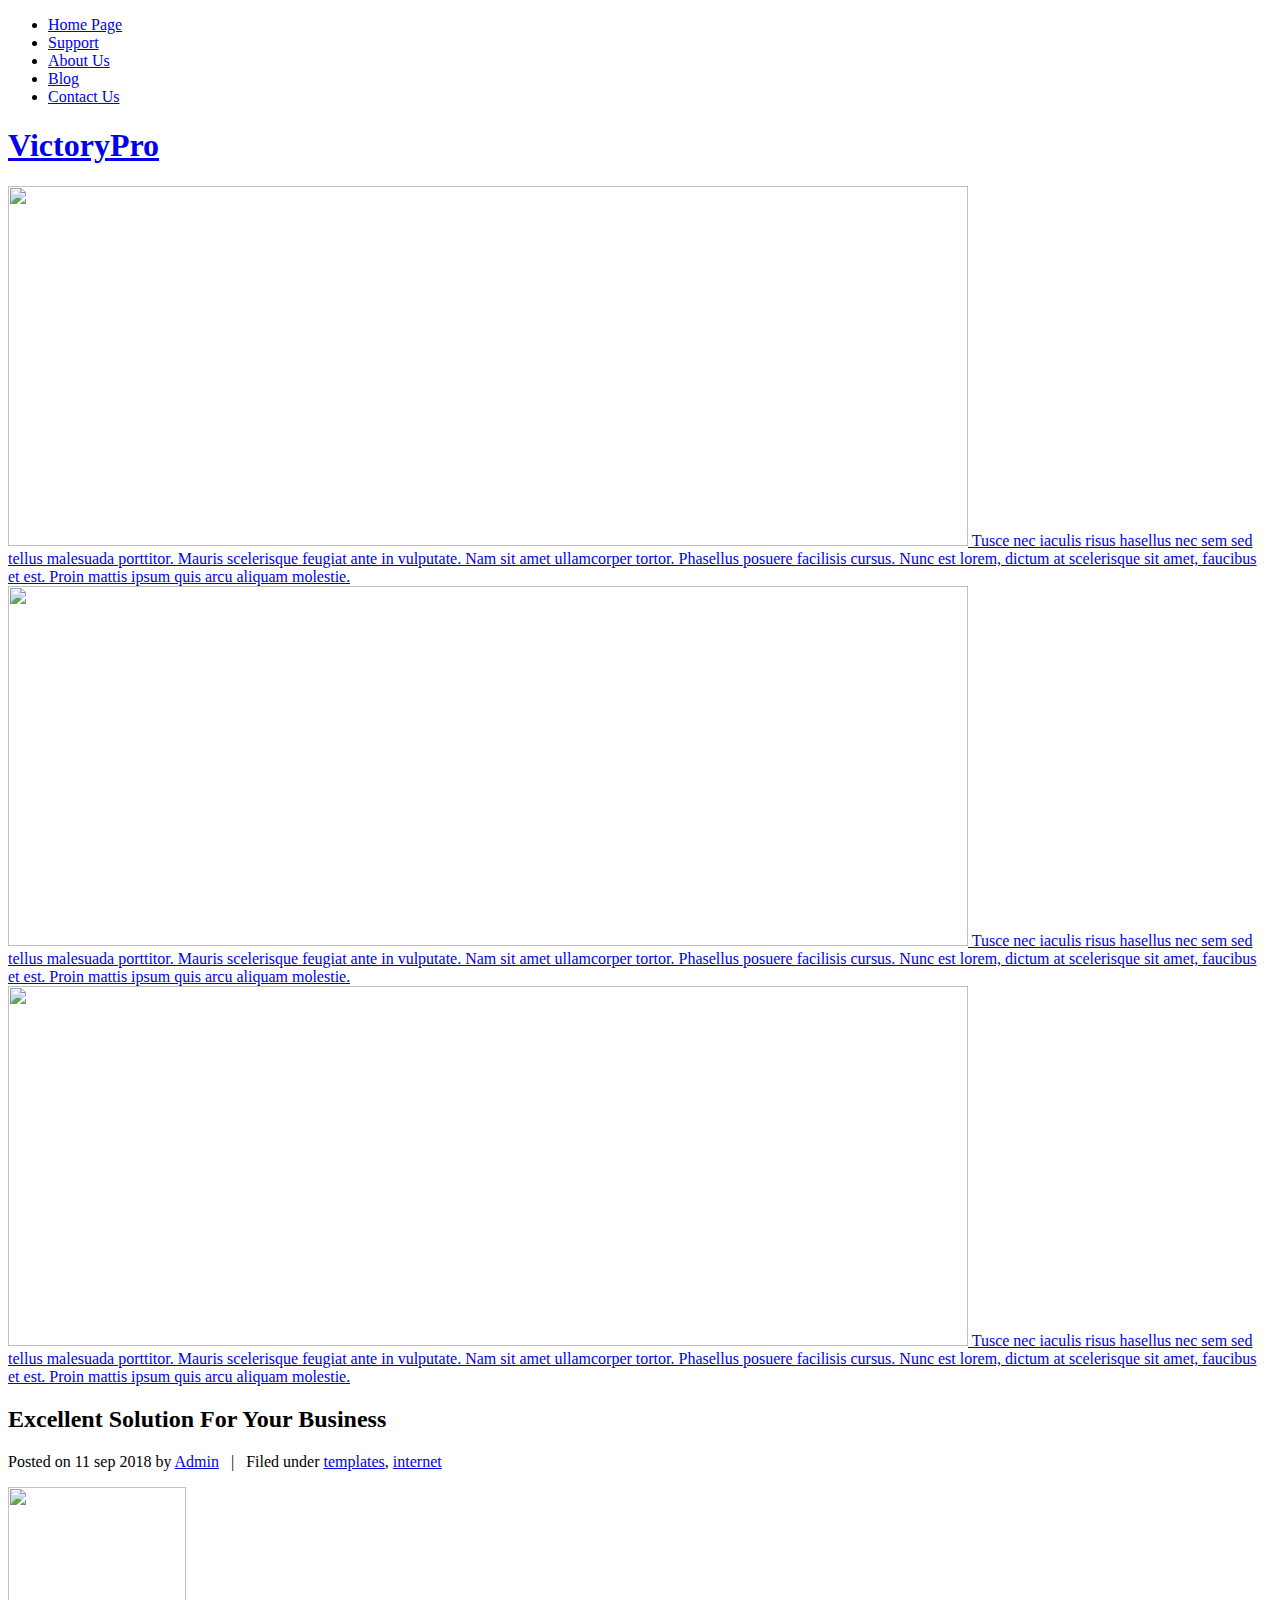
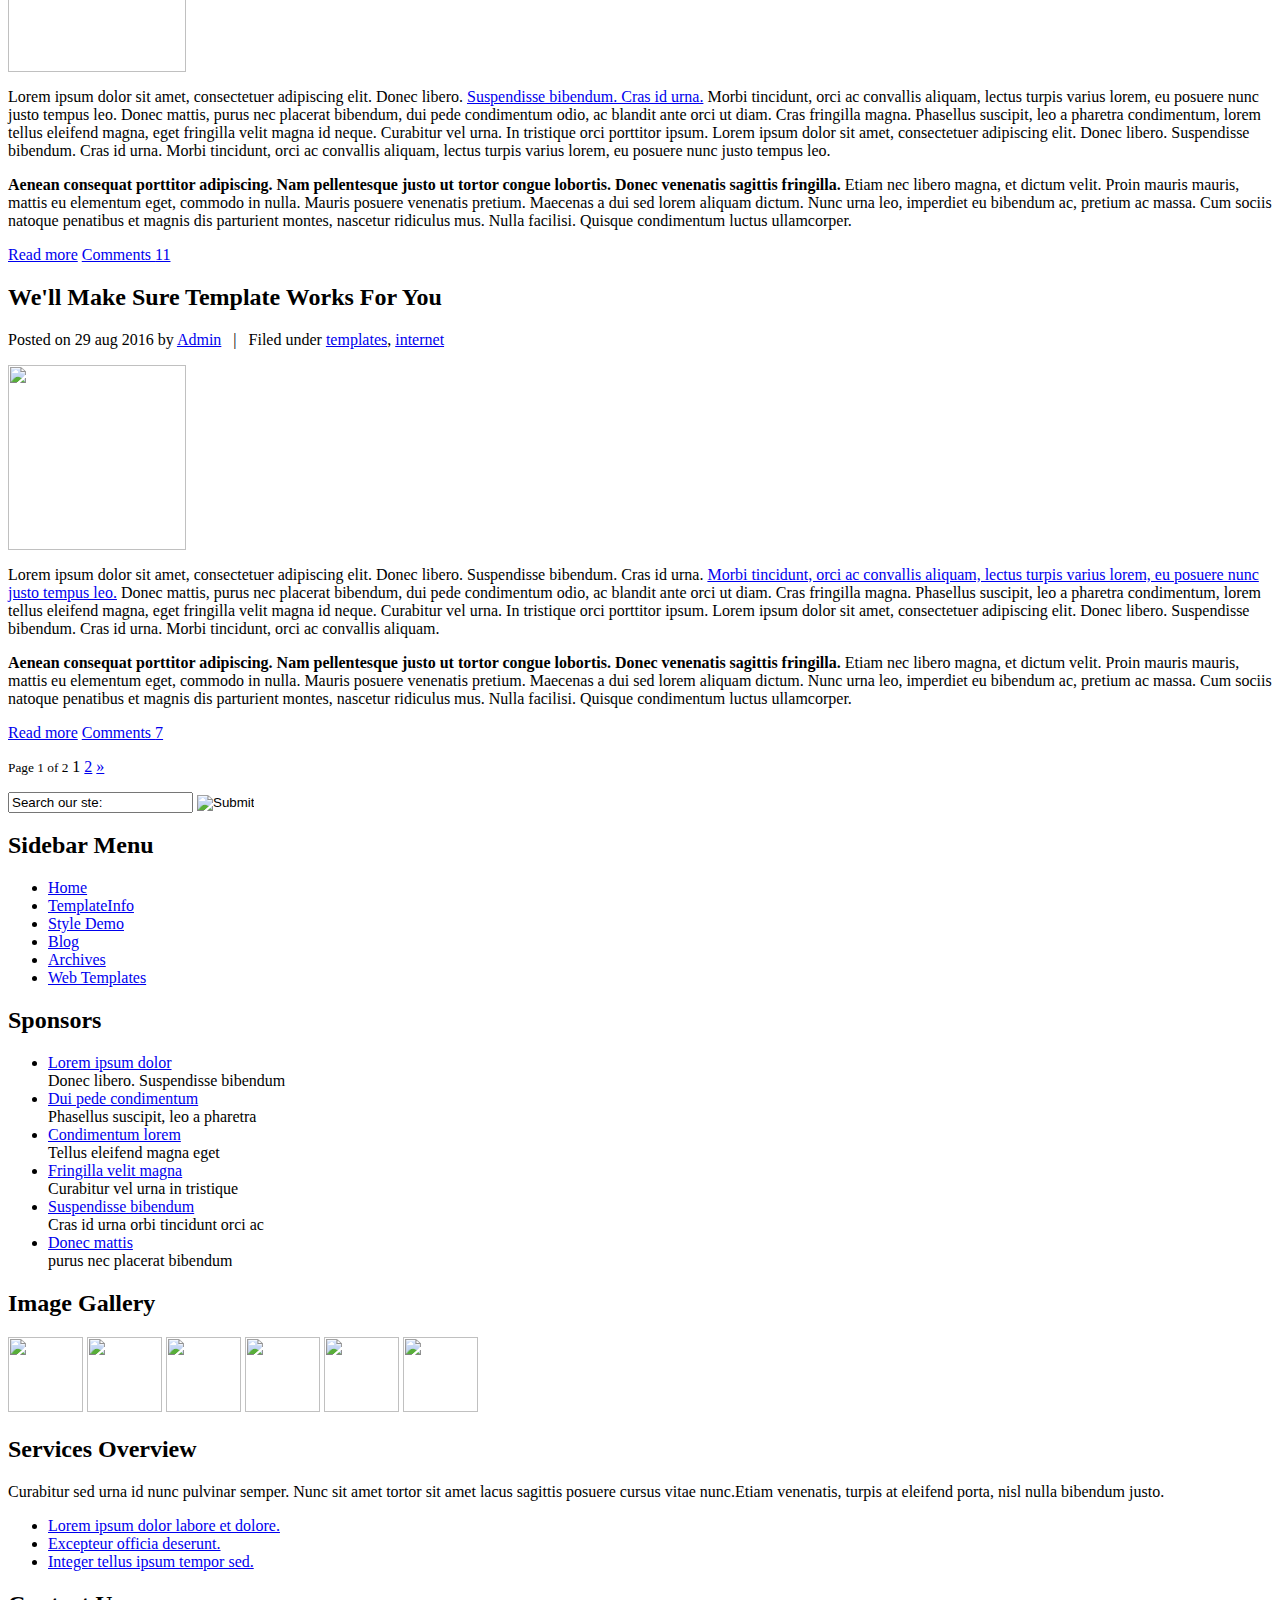
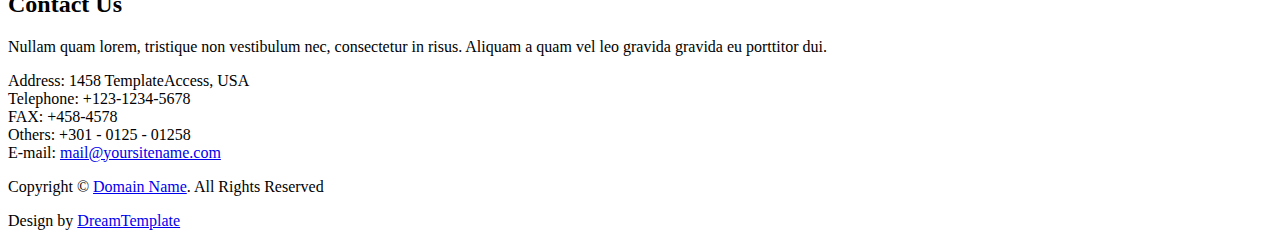
==== index.html @ bb473011 "Add files via upload" ====
<!DOCTYPE html PUBLIC "-//W3C//DTD XHTML 1.0 Transitional//EN" "http://www.w3.org/TR/xhtml1/DTD/xhtml1-transitional.dtd">
<html xmlns="http://www.w3.org/1999/xhtml">
<head>
<title>VictoryPro</title>
<meta http-equiv="Content-Type" content="text/html; charset=utf-8" />
<link href="css/style.css" rel="stylesheet" type="text/css" />
<link rel="stylesheet" type="text/css" href="css/coin-slider.css" />
<script type="text/javascript" src="js/cufon-yui.js"></script>
<script type="text/javascript" src="js/cufon-georgia.js"></script>
<script type="text/javascript" src="js/jquery-1.4.2.min.js"></script>
<script type="text/javascript" src="js/script.js"></script>
<script type="text/javascript" src="js/coin-slider.min.js"></script>
</head>
<body>
<div class="main">
  <div class="header">
    <div class="header_resize">
      <div class="menu_nav">
        <ul>
          <li class="active"><a href="index.html"><span>Home Page</span></a></li>
          <li><a href="support.html"><span>Support</span></a></li>
          <li><a href="about.html"><span>About Us</span></a></li>
          <li><a href="blog.html"><span>Blog</span></a></li>
          <li><a href="contact.html"><span>Contact Us</span></a></li>
        </ul>
      </div>
      <div class="logo">
        <h1><a href="index.html">Victory<span>Pro</span></a></h1>
      </div>
      <div class="clr"></div>
      <div class="slider">
        <div id="coin-slider"> <a href="#"><img src="images/slide1.jpg" width="960" height="360" alt="" /><span> Tusce nec iaculis risus hasellus nec sem sed tellus malesuada porttitor. Mauris scelerisque feugiat ante in vulputate. Nam sit amet ullamcorper tortor. Phasellus posuere facilisis cursus. Nunc est lorem, dictum at scelerisque sit amet, faucibus et est. Proin mattis ipsum quis arcu aliquam molestie.</span></a> <a href="#"><img src="images/slide2.jpg" width="960" height="360" alt="" /><span> Tusce nec iaculis risus hasellus nec sem sed tellus malesuada porttitor. Mauris scelerisque feugiat ante in vulputate. Nam sit amet ullamcorper tortor. Phasellus posuere facilisis cursus. Nunc est lorem, dictum at scelerisque sit amet, faucibus et est. Proin mattis ipsum quis arcu aliquam molestie.</span></a> <a href="#"><img src="images/slide3.jpg" width="960" height="360" alt="" /><span> Tusce nec iaculis risus hasellus nec sem sed tellus malesuada porttitor. Mauris scelerisque feugiat ante in vulputate. Nam sit amet ullamcorper tortor. Phasellus posuere facilisis cursus. Nunc est lorem, dictum at scelerisque sit amet, faucibus et est. Proin mattis ipsum quis arcu aliquam molestie.</span></a> </div>
        <div class="clr"></div>
      </div>
      <div class="clr"></div>
    </div>
  </div>
  <div class="content">
    <div class="content_resize">
      <div class="mainbar">
        <div class="article">
          <h2><span>Excellent Solution</span> For Your Business</h2>
          <p class="infopost">Posted <span class="date">on 11 sep 2018</span> by <a href="#">Admin</a> &nbsp;&nbsp;|&nbsp;&nbsp; Filed under <a href="#">templates</a>, <a href="#">internet</a></p>
          <div class="clr"></div>
          <div class="img"><img src="images/img1.jpg" width="178" height="185" alt="" class="fl" /></div>
          <div class="post_content">
            <p>Lorem ipsum dolor sit amet, consectetuer adipiscing elit. Donec libero. <a href="#">Suspendisse bibendum. Cras id urna.</a> Morbi tincidunt, orci ac convallis aliquam, lectus turpis varius lorem, eu posuere nunc justo tempus leo. Donec mattis, purus nec placerat bibendum, dui pede condimentum odio, ac blandit ante orci ut diam. Cras fringilla magna. Phasellus suscipit, leo a pharetra condimentum, lorem tellus eleifend magna, eget fringilla velit magna id neque. Curabitur vel urna. In tristique orci porttitor ipsum. Lorem ipsum dolor sit amet, consectetuer adipiscing elit. Donec libero. Suspendisse bibendum. Cras id urna. Morbi tincidunt, orci ac convallis aliquam, lectus turpis varius lorem, eu posuere nunc justo tempus leo.</p>
            <p><strong>Aenean consequat porttitor adipiscing. Nam pellentesque justo ut tortor congue lobortis. Donec venenatis sagittis fringilla.</strong> Etiam nec libero magna, et dictum velit. Proin mauris mauris, mattis eu elementum eget, commodo in nulla. Mauris posuere venenatis pretium. Maecenas a dui sed lorem aliquam dictum. Nunc urna leo, imperdiet eu bibendum ac, pretium ac massa. Cum sociis natoque penatibus et magnis dis parturient montes, nascetur ridiculus mus. Nulla facilisi. Quisque condimentum luctus ullamcorper.</p>
            <p class="spec"><a href="#" class="rm">Read more</a> <a href="#" class="com">Comments <span>11</span></a></p>
          </div>
          <div class="clr"></div>
        </div>
        <div class="article">
          <h2><span>We'll Make Sure Template</span> Works For You</h2>
          <p class="infopost">Posted <span class="date">on 29 aug 2016</span> by <a href="#">Admin</a> &nbsp;&nbsp;|&nbsp;&nbsp; Filed under <a href="#">templates</a>, <a href="#">internet</a></p>
          <div class="clr"></div>
          <div class="img"><img src="images/img2.jpg" width="178" height="185" alt="" class="fl" /></div>
          <div class="post_content">
            <p>Lorem ipsum dolor sit amet, consectetuer adipiscing elit. Donec libero. Suspendisse bibendum. Cras id urna. <a href="#">Morbi tincidunt, orci ac convallis aliquam, lectus turpis varius lorem, eu posuere nunc justo tempus leo.</a> Donec mattis, purus nec placerat bibendum, dui pede condimentum odio, ac blandit ante orci ut diam. Cras fringilla magna. Phasellus suscipit, leo a pharetra condimentum, lorem tellus eleifend magna, eget fringilla velit magna id neque. Curabitur vel urna. In tristique orci porttitor ipsum. Lorem ipsum dolor sit amet, consectetuer adipiscing elit. Donec libero. Suspendisse bibendum. Cras id urna. Morbi tincidunt, orci ac convallis aliquam.</p>
            <p><strong>Aenean consequat porttitor adipiscing. Nam pellentesque justo ut tortor congue lobortis. Donec venenatis sagittis fringilla.</strong> Etiam nec libero magna, et dictum velit. Proin mauris mauris, mattis eu elementum eget, commodo in nulla. Mauris posuere venenatis pretium. Maecenas a dui sed lorem aliquam dictum. Nunc urna leo, imperdiet eu bibendum ac, pretium ac massa. Cum sociis natoque penatibus et magnis dis parturient montes, nascetur ridiculus mus. Nulla facilisi. Quisque condimentum luctus ullamcorper.</p>
            <p class="spec"><a href="#" class="rm">Read more</a> <a href="#" class="com">Comments <span>7</span></a></p>
          </div>
          <div class="clr"></div>
        </div>
        <p class="pages"><small>Page 1 of 2</small> <span>1</span> <a href="#">2</a> <a href="#">&raquo;</a></p>
      </div>
      <div class="sidebar">
        <div class="searchform">
          <form id="formsearch" name="formsearch" method="post" action="#">
            <span>
            <input name="editbox_search" class="editbox_search" id="editbox_search" maxlength="80" value="Search our ste:" type="text" />
            </span>
            <input name="button_search" src="images/search.gif" class="button_search" type="image" />
          </form>
        </div>
        <div class="clr"></div>
        <div class="gadget">
          <h2 class="star"><span>Sidebar</span> Menu</h2>
          <div class="clr"></div>
          <ul class="sb_menu">
            <li><a href="#">Home</a></li>
            <li><a href="#">TemplateInfo</a></li>
            <li><a href="#">Style Demo</a></li>
            <li><a href="#">Blog</a></li>
            <li><a href="#">Archives</a></li>
            <li><a href="#">Web Templates</a></li>
          </ul>
        </div>
        <div class="gadget">
          <h2 class="star"><span>Sponsors</span></h2>
          <div class="clr"></div>
          <ul class="ex_menu">
            <li><a href="#">Lorem ipsum dolor</a><br />
              Donec libero. Suspendisse bibendum</li>
            <li><a href="#">Dui pede condimentum</a><br />
              Phasellus suscipit, leo a pharetra</li>
            <li><a href="#">Condimentum lorem</a><br />
              Tellus eleifend magna eget</li>
            <li><a href="#">Fringilla velit magna</a><br />
              Curabitur vel urna in tristique</li>
            <li><a href="#">Suspendisse bibendum</a><br />
              Cras id urna orbi tincidunt orci ac</li>
            <li><a href="#">Donec mattis</a><br />
              purus nec placerat bibendum</li>
          </ul>
        </div>
      </div>
      <div class="clr"></div>
    </div>
  </div>
  <div class="fbg">
    <div class="fbg_resize">
      <div class="col c1">
        <h2><span>Image</span> Gallery</h2>
        <a href="#"><img src="images/gal1.jpg" width="75" height="75" alt="" class="gal" /></a> <a href="#"><img src="images/gal2.jpg" width="75" height="75" alt="" class="gal" /></a> <a href="#"><img src="images/gal3.jpg" width="75" height="75" alt="" class="gal" /></a> <a href="#"><img src="images/gal4.jpg" width="75" height="75" alt="" class="gal" /></a> <a href="#"><img src="images/gal5.jpg" width="75" height="75" alt="" class="gal" /></a> <a href="#"><img src="images/gal6.jpg" width="75" height="75" alt="" class="gal" /></a> </div>
      <div class="col c2">
        <h2><span>Services</span> Overview</h2>
        <p>Curabitur sed urna id nunc pulvinar semper. Nunc sit amet tortor sit amet lacus sagittis posuere cursus vitae nunc.Etiam venenatis, turpis at eleifend porta, nisl nulla bibendum justo.</p>
        <ul class="fbg_ul">
          <li><a href="#">Lorem ipsum dolor labore et dolore.</a></li>
          <li><a href="#">Excepteur officia deserunt.</a></li>
          <li><a href="#">Integer tellus ipsum tempor sed.</a></li>
        </ul>
      </div>
      <div class="col c3">
        <h2><span>Contact</span> Us</h2>
        <p>Nullam quam lorem, tristique non vestibulum nec, consectetur in risus. Aliquam a quam vel leo gravida gravida eu porttitor dui.</p>
        <p class="contact_info"> <span>Address:</span> 1458 TemplateAccess, USA<br />
          <span>Telephone:</span> +123-1234-5678<br />
          <span>FAX:</span> +458-4578<br />
          <span>Others:</span> +301 - 0125 - 01258<br />
          <span>E-mail:</span> <a href="#">mail@yoursitename.com</a> </p>
      </div>
      <div class="clr"></div>
    </div>
  </div>
  <div class="footer">
    <div class="footer_resize">
      <p class="lf">Copyright &copy; <a href="#">Domain Name</a>. All Rights Reserved</p>
      <p class="rf">Design by <a target="_blank" href="http://www.dreamtemplate.com/">DreamTemplate</a></p>
      <div style="clear:both;"></div>
    </div>
  </div>
</div>
</body>
</html>
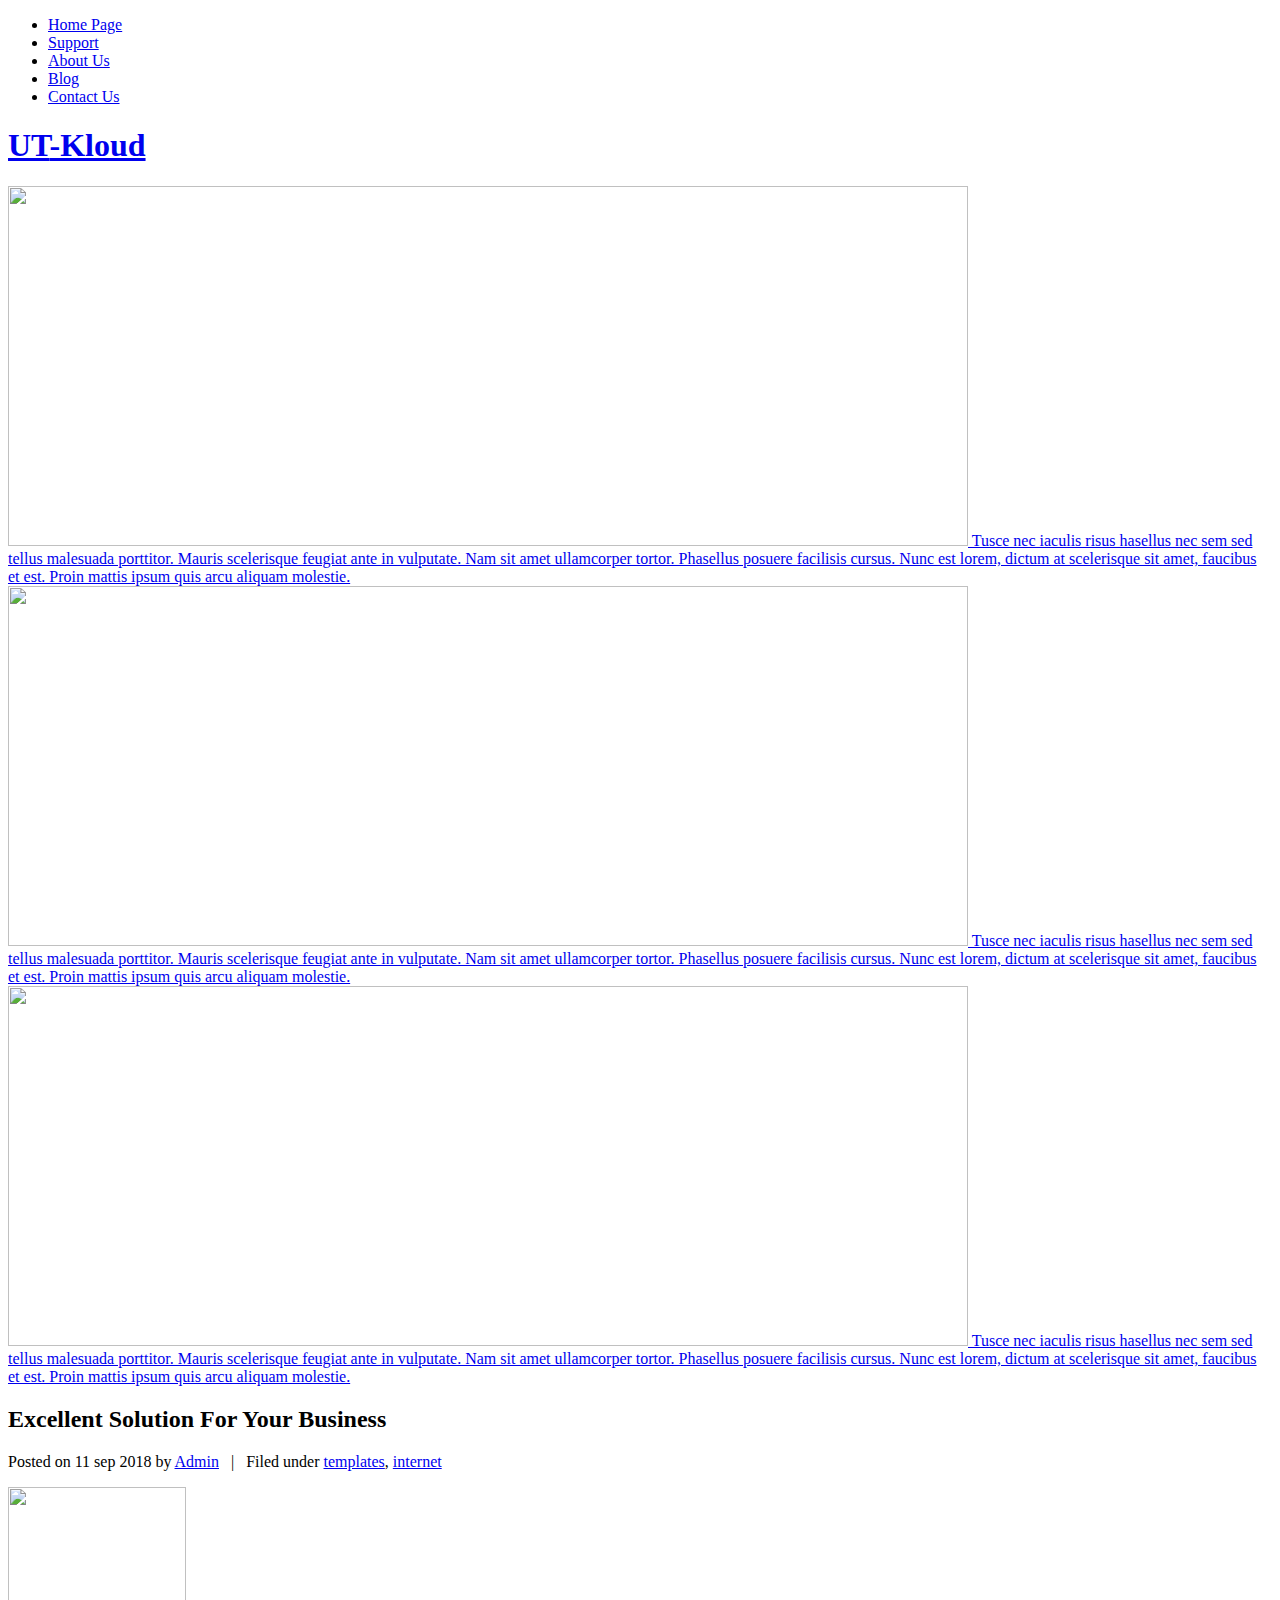
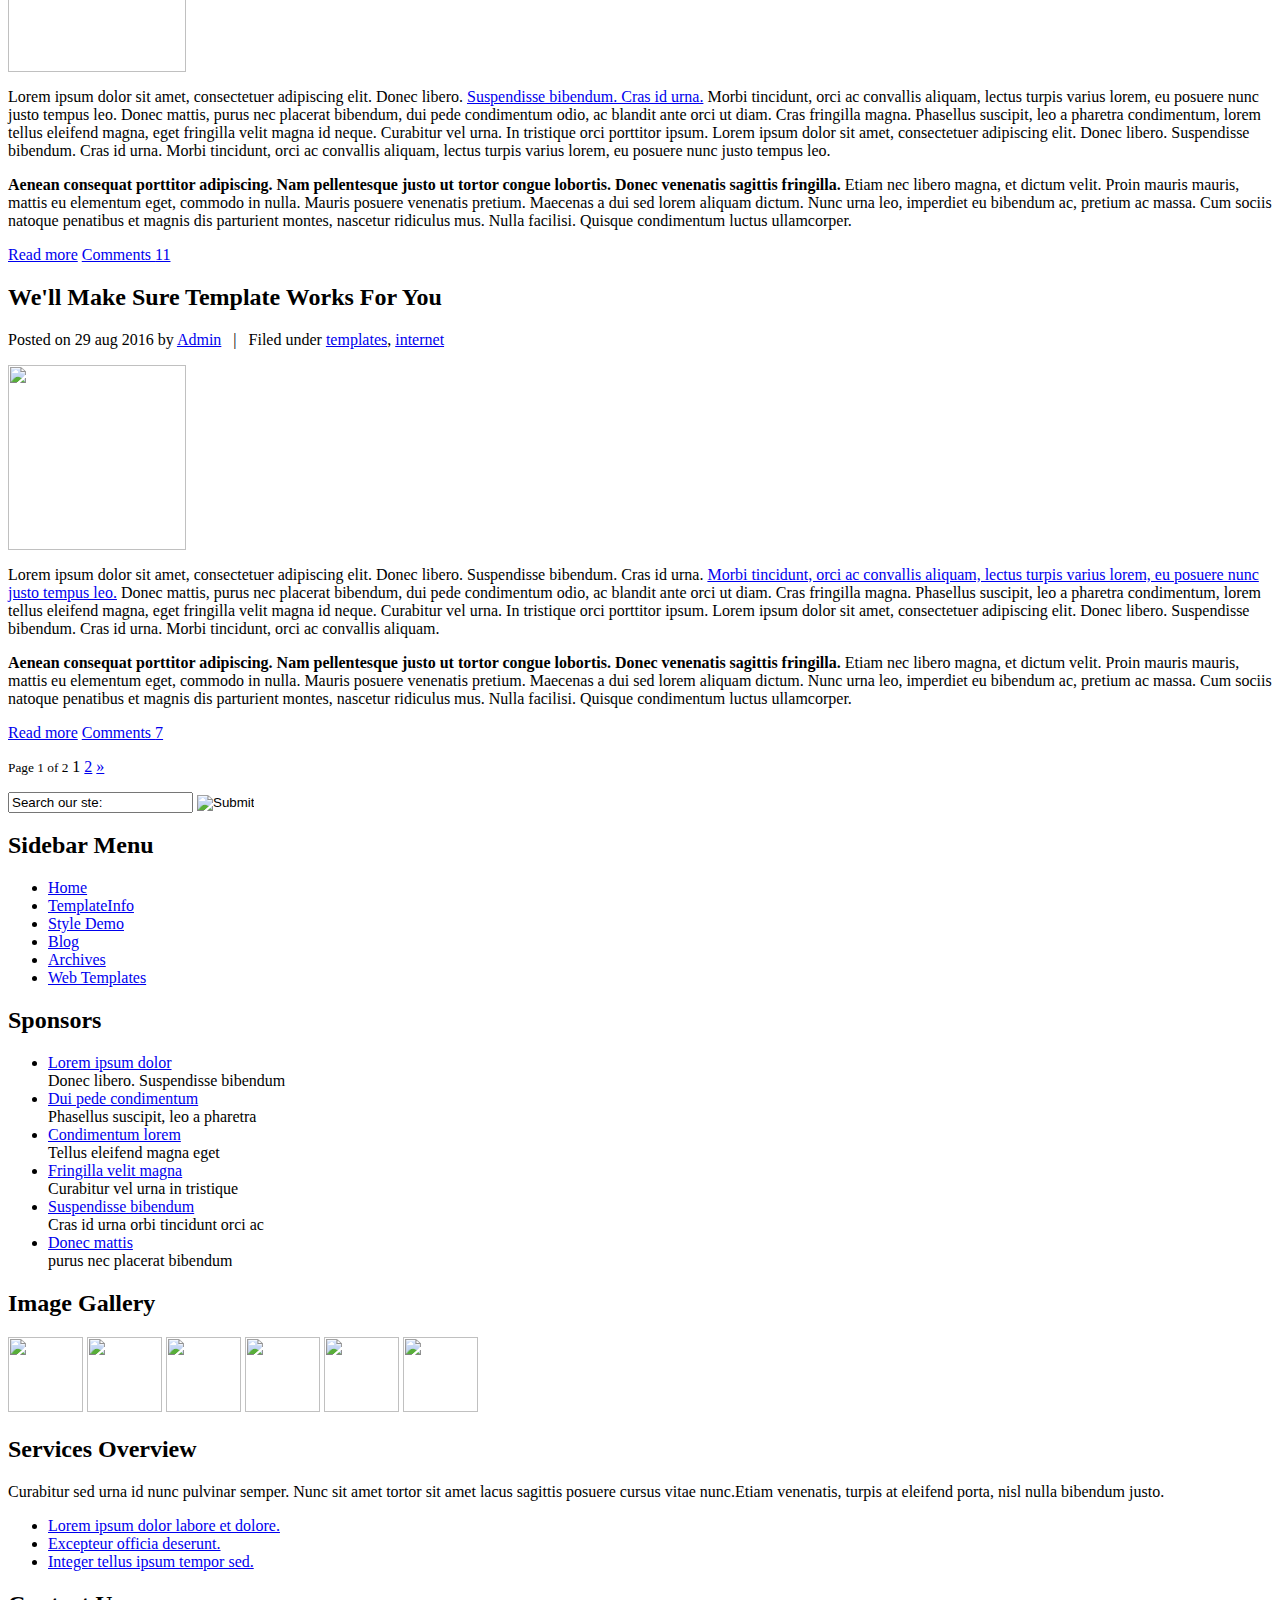
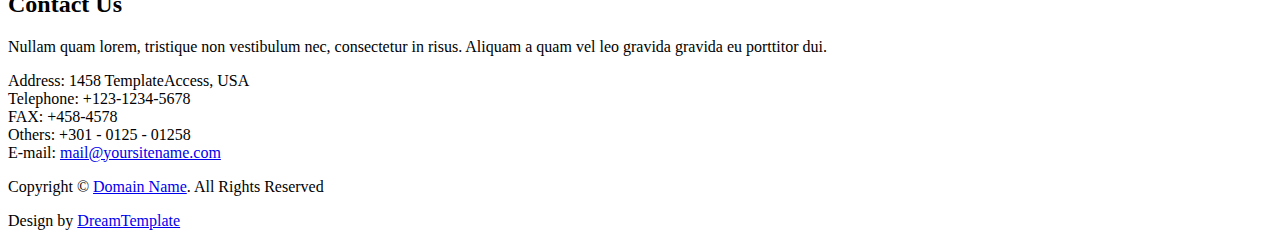
==== commit 9db09866: "Add files via upload" ====
--- a/index.html
+++ b/index.html
@@ -1,7 +1,7 @@
 <!DOCTYPE html PUBLIC "-//W3C//DTD XHTML 1.0 Transitional//EN" "http://www.w3.org/TR/xhtml1/DTD/xhtml1-transitional.dtd">
 <html xmlns="http://www.w3.org/1999/xhtml">
 <head>
-<title>VictoryPro</title>
+<title>UT-Kloud</title>
 <meta http-equiv="Content-Type" content="text/html; charset=utf-8" />
 <link href="css/style.css" rel="stylesheet" type="text/css" />
 <link rel="stylesheet" type="text/css" href="css/coin-slider.css" />
@@ -25,7 +25,7 @@
         </ul>
       </div>
       <div class="logo">
-        <h1><a href="index.html">Victory<span>Pro</span></a></h1>
+        <h1><a href="index.html">UT<span>-Kloud</span></a></h1>
       </div>
       <div class="clr"></div>
       <div class="slider">
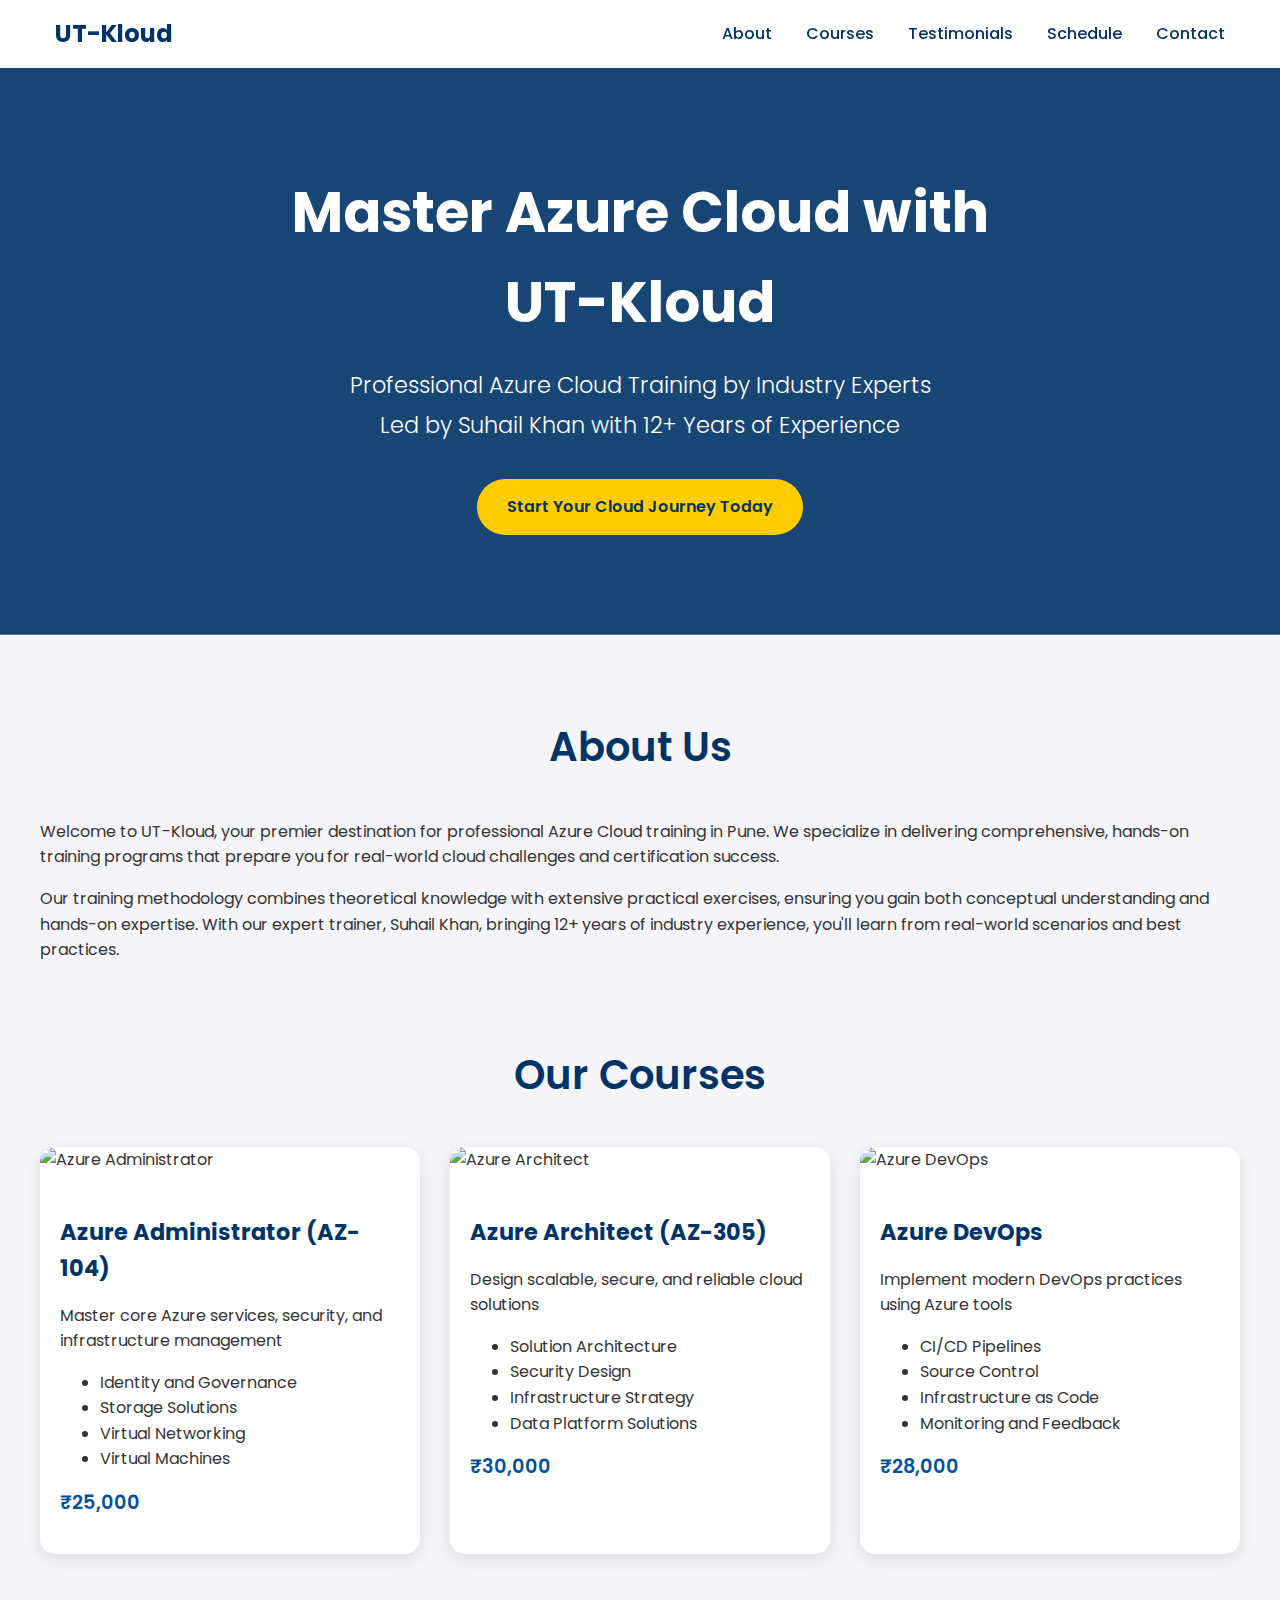
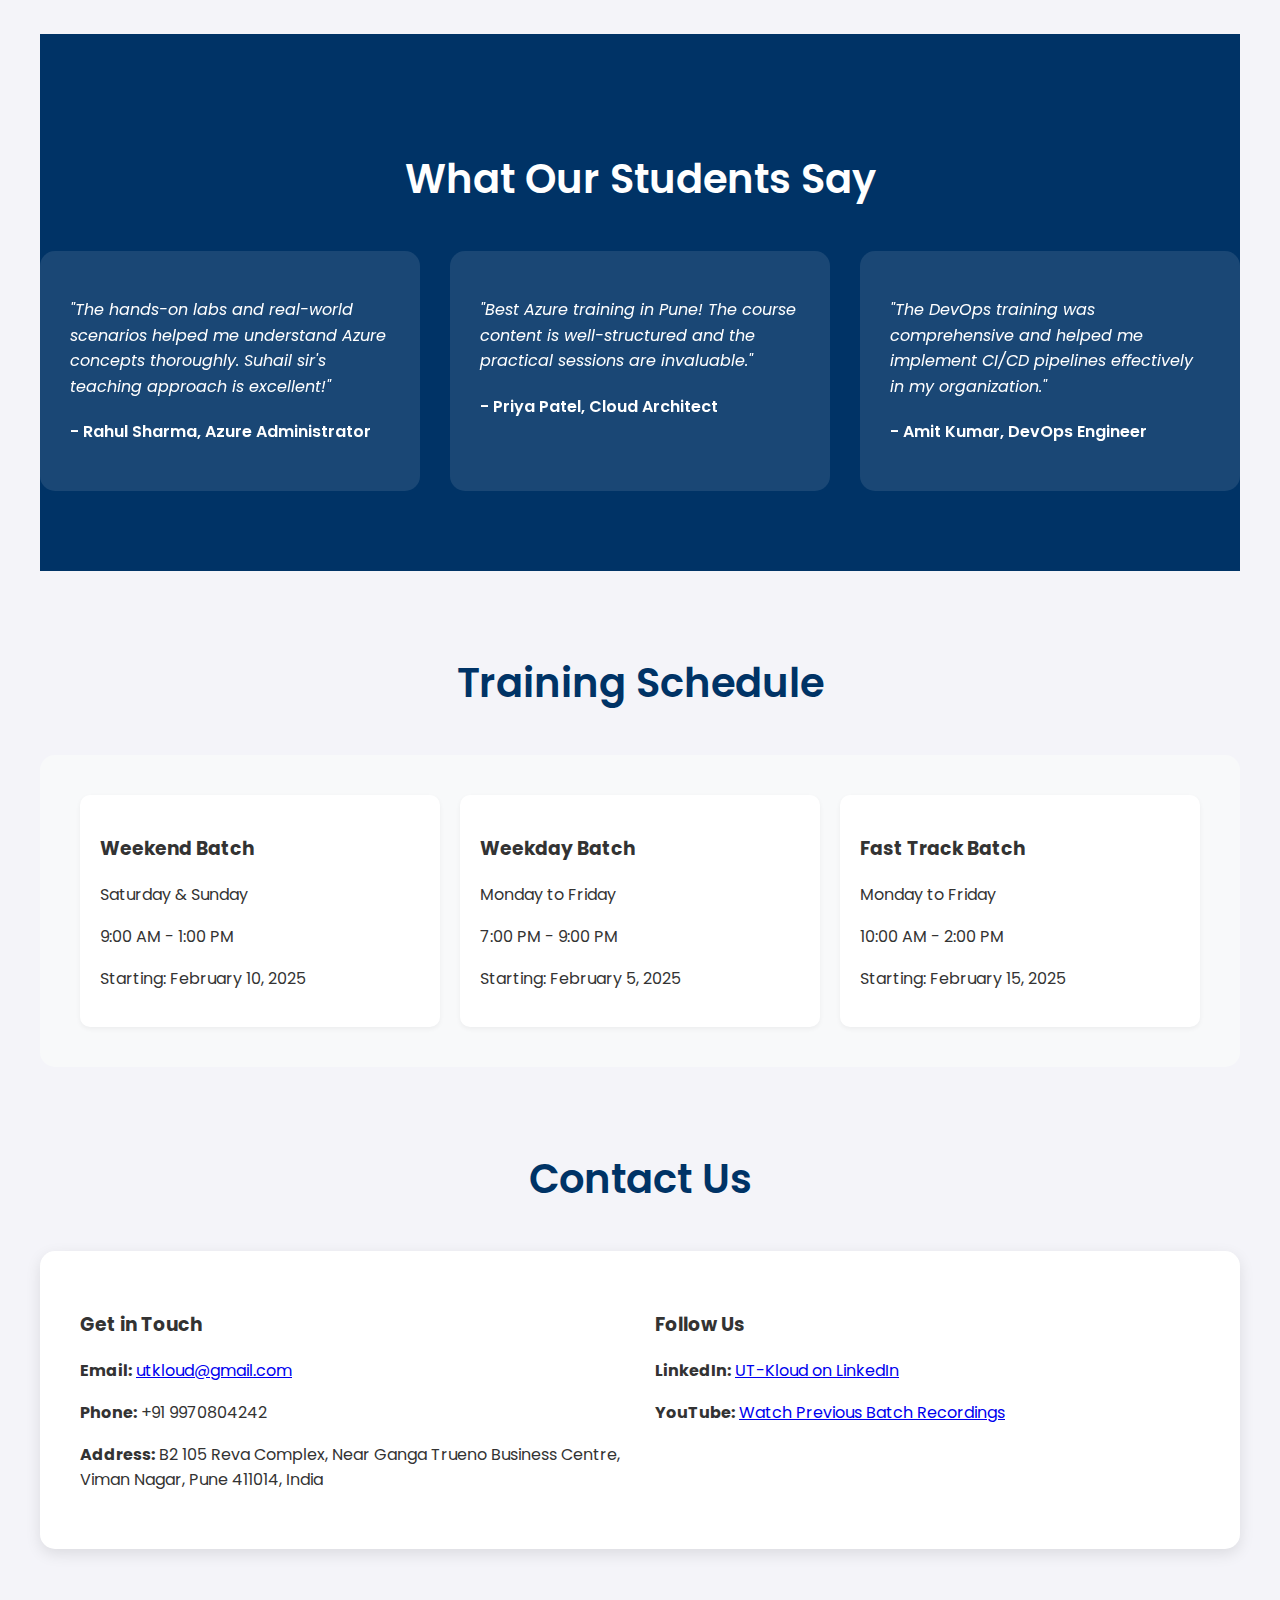
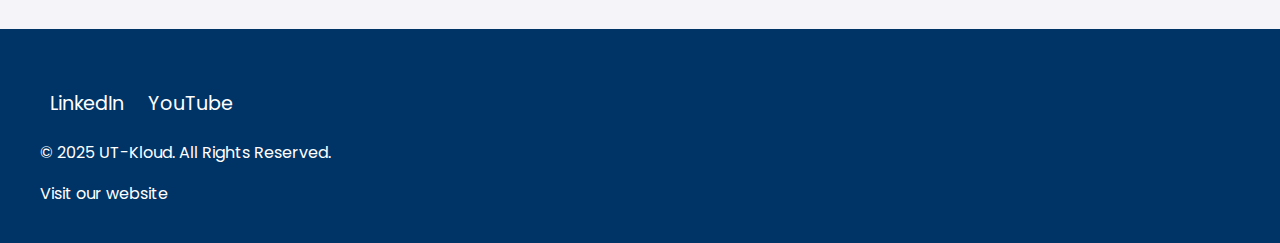
==== commit 98a7567b: "Add files via upload" ====
--- a/index.html
+++ b/index.html
@@ -1,146 +1,426 @@
-<!DOCTYPE html PUBLIC "-//W3C//DTD XHTML 1.0 Transitional//EN" "http://www.w3.org/TR/xhtml1/DTD/xhtml1-transitional.dtd">
-<html xmlns="http://www.w3.org/1999/xhtml">
+<!DOCTYPE html>
+<html lang="en">
 <head>
-<title>UT-Kloud</title>
-<meta http-equiv="Content-Type" content="text/html; charset=utf-8" />
-<link href="css/style.css" rel="stylesheet" type="text/css" />
-<link rel="stylesheet" type="text/css" href="css/coin-slider.css" />
-<script type="text/javascript" src="js/cufon-yui.js"></script>
-<script type="text/javascript" src="js/cufon-georgia.js"></script>
-<script type="text/javascript" src="js/jquery-1.4.2.min.js"></script>
-<script type="text/javascript" src="js/script.js"></script>
-<script type="text/javascript" src="js/coin-slider.min.js"></script>
+    <meta charset="UTF-8">
+    <meta name="viewport" content="width=device-width, initial-scale=1.0">
+    <meta name="description" content="UT-Kloud - Professional Azure Cloud Training in Pune, India">
+    <meta name="author" content="Suhail Khan">
+    <title>UT-Kloud - Azure Cloud Training</title>
+    <link href="https://fonts.googleapis.com/css2?family=Poppins:wght@300;400;500;600;700&display=swap" rel="stylesheet">
+    <style>
+        body {
+            font-family: 'Poppins', Arial, sans-serif;
+            margin: 0;
+            padding: 0;
+            background-color: #f4f4f9;
+            color: #333;
+            line-height: 1.6;
+        }
+
+        header {
+            background: linear-gradient(rgba(0, 51, 102, 0.9), rgba(0, 51, 102, 0.9)), url('https://images.unsplash.com/photo-1451187580459-43490279c0fa?ixlib=rb-1.2.1&auto=format&fit=crop&w=1950&q=80');
+            background-size: cover;
+            background-position: center;
+            color: #fff;
+            padding: 100px 0;
+            text-align: center;
+        }
+
+        .hero-content {
+            max-width: 800px;
+            margin: 0 auto;
+            padding: 0 20px;
+        }
+
+        header h1 {
+            margin: 0;
+            font-size: 3.5em;
+            font-weight: 700;
+            margin-bottom: 20px;
+        }
+
+        header p {
+            margin: 5px 0;
+            font-size: 1.4em;
+            font-weight: 300;
+        }
+
+        .cta-button {
+            display: inline-block;
+            background-color: #ffcc00;
+            color: #003366;
+            padding: 15px 30px;
+            border-radius: 30px;
+            text-decoration: none;
+            font-weight: 600;
+            margin-top: 30px;
+            transition: all 0.3s ease;
+        }
+
+        .cta-button:hover {
+            background-color: #ffd700;
+            transform: translateY(-2px);
+        }
+
+        nav {
+            background-color: #fff;
+            box-shadow: 0 2px 5px rgba(0,0,0,0.1);
+            position: sticky;
+            top: 0;
+            z-index: 1000;
+            padding: 15px 0;
+        }
+
+        nav .container {
+            display: flex;
+            justify-content: space-between;
+            align-items: center;
+        }
+
+        .logo {
+            font-size: 1.5em;
+            font-weight: 700;
+            color: #003366;
+            text-decoration: none;
+        }
+
+        nav a {
+            color: #003366;
+            text-decoration: none;
+            margin: 0 15px;
+            font-weight: 500;
+            transition: color 0.3s ease;
+        }
+
+        nav a:hover {
+            color: #00509e;
+        }
+
+        .container {
+            max-width: 1200px;
+            margin: 0 auto;
+            padding: 0 20px;
+        }
+
+        .section {
+            margin: 80px 0;
+        }
+
+        .section h2 {
+            color: #003366;
+            margin-bottom: 40px;
+            text-align: center;
+            font-size: 2.5em;
+            font-weight: 600;
+        }
+
+        .courses-grid {
+            display: grid;
+            grid-template-columns: repeat(auto-fit, minmax(300px, 1fr));
+            gap: 30px;
+            margin-top: 40px;
+        }
+
+        .course-card {
+            background: #fff;
+            border-radius: 15px;
+            overflow: hidden;
+            box-shadow: 0 5px 15px rgba(0,0,0,0.1);
+            transition: transform 0.3s ease;
+        }
+
+        .course-card:hover {
+            transform: translateY(-5px);
+        }
+
+        .course-image {
+            width: 100%;
+            height: 200px;
+            object-fit: cover;
+        }
+
+        .course-content {
+            padding: 20px;
+        }
+
+        .course-title {
+            font-size: 1.4em;
+            color: #003366;
+            margin-bottom: 10px;
+        }
+
+        .course-price {
+            font-size: 1.2em;
+            color: #00509e;
+            font-weight: 600;
+            margin: 15px 0;
+        }
+
+        .testimonials {
+            background-color: #003366;
+            color: #fff;
+            padding: 80px 0;
+        }
+
+        .testimonials h2 {
+            color: #fff;
+        }
+
+        .testimonial-grid {
+            display: grid;
+            grid-template-columns: repeat(auto-fit, minmax(300px, 1fr));
+            gap: 30px;
+        }
+
+        .testimonial-card {
+            background: rgba(255,255,255,0.1);
+            padding: 30px;
+            border-radius: 15px;
+            backdrop-filter: blur(10px);
+        }
+
+        .testimonial-text {
+            font-style: italic;
+            margin-bottom: 20px;
+        }
+
+        .testimonial-author {
+            font-weight: 600;
+        }
+
+        .schedule {
+            background-color: #f8f9fa;
+            padding: 40px;
+            border-radius: 15px;
+            margin-top: 40px;
+        }
+
+        .schedule-grid {
+            display: grid;
+            grid-template-columns: repeat(auto-fit, minmax(250px, 1fr));
+            gap: 20px;
+        }
+
+        .schedule-item {
+            background: #fff;
+            padding: 20px;
+            border-radius: 10px;
+            box-shadow: 0 2px 5px rgba(0,0,0,0.05);
+        }
+
+        .contact {
+            background-color: #fff;
+            padding: 40px;
+            border-radius: 15px;
+            box-shadow: 0 5px 15px rgba(0,0,0,0.1);
+        }
+
+        .contact-grid {
+            display: grid;
+            grid-template-columns: repeat(auto-fit, minmax(250px, 1fr));
+            gap: 30px;
+        }
+
+        footer {
+            background-color: #003366;
+            color: #fff;
+            padding: 40px 0 20px;
+        }
+
+        .social-links {
+            margin: 20px 0;
+        }
+
+        .social-links a {
+            color: #fff;
+            margin: 0 10px;
+            font-size: 1.2em;
+        }
+
+        footer a {
+            color: #fff;
+            text-decoration: none;
+        }
+
+        footer a:hover {
+            text-decoration: underline;
+        }
+
+        @media (max-width: 768px) {
+            header {
+                padding: 60px 0;
+            }
+
+            header h1 {
+                font-size: 2.5em;
+            }
+
+            nav .container {
+                flex-direction: column;
+                text-align: center;
+            }
+
+            nav a {
+                display: block;
+                margin: 10px 0;
+            }
+        }
+    </style>
 </head>
 <body>
-<div class="main">
-  <div class="header">
-    <div class="header_resize">
-      <div class="menu_nav">
-        <ul>
-          <li class="active"><a href="index.html"><span>Home Page</span></a></li>
-          <li><a href="support.html"><span>Support</span></a></li>
-          <li><a href="about.html"><span>About Us</span></a></li>
-          <li><a href="blog.html"><span>Blog</span></a></li>
-          <li><a href="contact.html"><span>Contact Us</span></a></li>
-        </ul>
-      </div>
-      <div class="logo">
-        <h1><a href="index.html">UT<span>-Kloud</span></a></h1>
-      </div>
-      <div class="clr"></div>
-      <div class="slider">
-        <div id="coin-slider"> <a href="#"><img src="images/slide1.jpg" width="960" height="360" alt="" /><span> Tusce nec iaculis risus hasellus nec sem sed tellus malesuada porttitor. Mauris scelerisque feugiat ante in vulputate. Nam sit amet ullamcorper tortor. Phasellus posuere facilisis cursus. Nunc est lorem, dictum at scelerisque sit amet, faucibus et est. Proin mattis ipsum quis arcu aliquam molestie.</span></a> <a href="#"><img src="images/slide2.jpg" width="960" height="360" alt="" /><span> Tusce nec iaculis risus hasellus nec sem sed tellus malesuada porttitor. Mauris scelerisque feugiat ante in vulputate. Nam sit amet ullamcorper tortor. Phasellus posuere facilisis cursus. Nunc est lorem, dictum at scelerisque sit amet, faucibus et est. Proin mattis ipsum quis arcu aliquam molestie.</span></a> <a href="#"><img src="images/slide3.jpg" width="960" height="360" alt="" /><span> Tusce nec iaculis risus hasellus nec sem sed tellus malesuada porttitor. Mauris scelerisque feugiat ante in vulputate. Nam sit amet ullamcorper tortor. Phasellus posuere facilisis cursus. Nunc est lorem, dictum at scelerisque sit amet, faucibus et est. Proin mattis ipsum quis arcu aliquam molestie.</span></a> </div>
-        <div class="clr"></div>
-      </div>
-      <div class="clr"></div>
+    <nav>
+        <div class="container">
+            <a href="#" class="logo">UT-Kloud</a>
+            <div>
+                <a href="#about">About</a>
+                <a href="#courses">Courses</a>
+                <a href="#testimonials">Testimonials</a>
+                <a href="#schedule">Schedule</a>
+                <a href="#contact">Contact</a>
+            </div>
+        </div>
+    </nav>
+
+    <header>
+        <div class="hero-content">
+            <h1>Master Azure Cloud with UT-Kloud</h1>
+            <p>Professional Azure Cloud Training by Industry Experts</p>
+            <p>Led by Suhail Khan with 12+ Years of Experience</p>
+            <a href="#contact" class="cta-button">Start Your Cloud Journey Today</a>
+        </div>
+    </header>
+
+    <div class="container">
+        <section id="about" class="section about">
+            <h2>About Us</h2>
+            <p>Welcome to UT-Kloud, your premier destination for professional Azure Cloud training in Pune. We specialize in delivering comprehensive, hands-on training programs that prepare you for real-world cloud challenges and certification success.</p>
+            <p>Our training methodology combines theoretical knowledge with extensive practical exercises, ensuring you gain both conceptual understanding and hands-on expertise. With our expert trainer, Suhail Khan, bringing 12+ years of industry experience, you'll learn from real-world scenarios and best practices.</p>
+        </section>
+        
+
+        <section id="courses" class="section">
+            <h2>Our Courses</h2>
+            <div class="courses-grid">
+                <div class="course-card">
+                    <img src="https://images.unsplash.com/photo-1451187580459-43490279c0fa?ixlib=rb-1.2.1&auto=format&fit=crop&w=500&q=60" alt="Azure Administrator" class="course-image">
+                    <div class="course-content">
+                        <h3 class="course-title">Azure Administrator (AZ-104)</h3>
+                        <p>Master core Azure services, security, and infrastructure management</p>
+                        <ul>
+                            <li>Identity and Governance</li>
+                            <li>Storage Solutions</li>
+                            <li>Virtual Networking</li>
+                            <li>Virtual Machines</li>
+                        </ul>
+                        <div class="course-price">₹25,000</div>
+                    </div>
+                </div>
+
+                <div class="course-card">
+                    <img src="https://images.unsplash.com/photo-1451187580459-43490279c0fa?ixlib=rb-1.2.1&auto=format&fit=crop&w=500&q=60" alt="Azure Architect" class="course-image">
+                    <div class="course-content">
+                        <h3 class="course-title">Azure Architect (AZ-305)</h3>
+                        <p>Design scalable, secure, and reliable cloud solutions</p>
+                        <ul>
+                            <li>Solution Architecture</li>
+                            <li>Security Design</li>
+                            <li>Infrastructure Strategy</li>
+                            <li>Data Platform Solutions</li>
+                        </ul>
+                        <div class="course-price">₹30,000</div>
+                    </div>
+                </div>
+
+                <div class="course-card">
+                    <img src="https://images.unsplash.com/photo-1451187580459-43490279c0fa?ixlib=rb-1.2.1&auto=format&fit=crop&w=500&q=60" alt="Azure DevOps" class="course-image">
+                    <div class="course-content">
+                        <h3 class="course-title">Azure DevOps</h3>
+                        <p>Implement modern DevOps practices using Azure tools</p>
+                        <ul>
+                            <li>CI/CD Pipelines</li>
+                            <li>Source Control</li>
+                            <li>Infrastructure as Code</li>
+                            <li>Monitoring and Feedback</li>
+                        </ul>
+                        <div class="course-price">₹28,000</div>
+                    </div>
+                </div>
+            </div>
+        </section>
+
+        <section id="testimonials" class="section testimonials">
+            <h2>What Our Students Say</h2>
+            <div class="testimonial-grid">
+                <div class="testimonial-card">
+                    <p class="testimonial-text">"The hands-on labs and real-world scenarios helped me understand Azure concepts thoroughly. Suhail sir's teaching approach is excellent!"</p>
+                    <p class="testimonial-author">- Rahul Sharma, Azure Administrator</p>
+                </div>
+                <div class="testimonial-card">
+                    <p class="testimonial-text">"Best Azure training in Pune! The course content is well-structured and the practical sessions are invaluable."</p>
+                    <p class="testimonial-author">- Priya Patel, Cloud Architect</p>
+                </div>
+                <div class="testimonial-card">
+                    <p class="testimonial-text">"The DevOps training was comprehensive and helped me implement CI/CD pipelines effectively in my organization."</p>
+                    <p class="testimonial-author">- Amit Kumar, DevOps Engineer</p>
+                </div>
+            </div>
+        </section>
+
+        <section id="schedule" class="section">
+            <h2>Training Schedule</h2>
+            <div class="schedule">
+                <div class="schedule-grid">
+                    <div class="schedule-item">
+                        <h3>Weekend Batch</h3>
+                        <p>Saturday & Sunday</p>
+                        <p>9:00 AM - 1:00 PM</p>
+                        <p>Starting: February 10, 2025</p>
+                    </div>
+                    <div class="schedule-item">
+                        <h3>Weekday Batch</h3>
+                        <p>Monday to Friday</p>
+                        <p>7:00 PM - 9:00 PM</p>
+                        <p>Starting: February 5, 2025</p>
+                    </div>
+                    <div class="schedule-item">
+                        <h3>Fast Track Batch</h3>
+                        <p>Monday to Friday</p>
+                        <p>10:00 AM - 2:00 PM</p>
+                        <p>Starting: February 15, 2025</p>
+                    </div>
+                </div>
+            </div>
+        </section>
+
+        <section id="contact" class="section">
+            <h2>Contact Us</h2>
+            <div class="contact">
+                <div class="contact-grid">
+                    <div>
+                        <h3>Get in Touch</h3>
+                        <p><strong>Email:</strong> <a href="mailto:utkloud@gmail.com">utkloud@gmail.com</a></p>
+                        <p><strong>Phone:</strong> +91 9970804242</p>
+                        <p><strong>Address:</strong> B2 105 Reva Complex, Near Ganga Trueno Business Centre, Viman Nagar, Pune 411014, India</p>
+                    </div>
+                    <div>
+                        <h3>Follow Us</h3>
+                        <p><strong>LinkedIn:</strong> <a href="https://www.linkedin.com/company/ut-kloud/?viewAsMember=true" target="_blank">UT-Kloud on LinkedIn</a></p>
+                        <p><strong>YouTube:</strong> <a href="https://youtube.com/@ut-kloud7140?si=NJQgNH34nKF6GpZi" target="_blank">Watch Previous Batch Recordings</a></p>
+                    </div>
+                </div>
+            </div>
+        </section>
     </div>
-  </div>
-  <div class="content">
-    <div class="content_resize">
-      <div class="mainbar">
-        <div class="article">
-          <h2><span>Excellent Solution</span> For Your Business</h2>
-          <p class="infopost">Posted <span class="date">on 11 sep 2018</span> by <a href="#">Admin</a> &nbsp;&nbsp;|&nbsp;&nbsp; Filed under <a href="#">templates</a>, <a href="#">internet</a></p>
-          <div class="clr"></div>
-          <div class="img"><img src="images/img1.jpg" width="178" height="185" alt="" class="fl" /></div>
-          <div class="post_content">
-            <p>Lorem ipsum dolor sit amet, consectetuer adipiscing elit. Donec libero. <a href="#">Suspendisse bibendum. Cras id urna.</a> Morbi tincidunt, orci ac convallis aliquam, lectus turpis varius lorem, eu posuere nunc justo tempus leo. Donec mattis, purus nec placerat bibendum, dui pede condimentum odio, ac blandit ante orci ut diam. Cras fringilla magna. Phasellus suscipit, leo a pharetra condimentum, lorem tellus eleifend magna, eget fringilla velit magna id neque. Curabitur vel urna. In tristique orci porttitor ipsum. Lorem ipsum dolor sit amet, consectetuer adipiscing elit. Donec libero. Suspendisse bibendum. Cras id urna. Morbi tincidunt, orci ac convallis aliquam, lectus turpis varius lorem, eu posuere nunc justo tempus leo.</p>
-            <p><strong>Aenean consequat porttitor adipiscing. Nam pellentesque justo ut tortor congue lobortis. Donec venenatis sagittis fringilla.</strong> Etiam nec libero magna, et dictum velit. Proin mauris mauris, mattis eu elementum eget, commodo in nulla. Mauris posuere venenatis pretium. Maecenas a dui sed lorem aliquam dictum. Nunc urna leo, imperdiet eu bibendum ac, pretium ac massa. Cum sociis natoque penatibus et magnis dis parturient montes, nascetur ridiculus mus. Nulla facilisi. Quisque condimentum luctus ullamcorper.</p>
-            <p class="spec"><a href="#" class="rm">Read more</a> <a href="#" class="com">Comments <span>11</span></a></p>
-          </div>
-          <div class="clr"></div>
+
+    <footer>
+        <div class="container">
+            <div class="social-links">
+                <a href="https://www.linkedin.com/company/ut-kloud/?viewAsMember=true" target="_blank">LinkedIn</a>
+                <a href="https://youtube.com/@ut-kloud7140?si=NJQgNH34nKF6GpZi" target="_blank">YouTube</a>
+            </div>
+            <p>&copy; 2025 UT-Kloud. All Rights Reserved.</p>
+            <p><a href="https://utkloud.in" target="_blank">Visit our website</a></p>
         </div>
-        <div class="article">
-          <h2><span>We'll Make Sure Template</span> Works For You</h2>
-          <p class="infopost">Posted <span class="date">on 29 aug 2016</span> by <a href="#">Admin</a> &nbsp;&nbsp;|&nbsp;&nbsp; Filed under <a href="#">templates</a>, <a href="#">internet</a></p>
-          <div class="clr"></div>
-          <div class="img"><img src="images/img2.jpg" width="178" height="185" alt="" class="fl" /></div>
-          <div class="post_content">
-            <p>Lorem ipsum dolor sit amet, consectetuer adipiscing elit. Donec libero. Suspendisse bibendum. Cras id urna. <a href="#">Morbi tincidunt, orci ac convallis aliquam, lectus turpis varius lorem, eu posuere nunc justo tempus leo.</a> Donec mattis, purus nec placerat bibendum, dui pede condimentum odio, ac blandit ante orci ut diam. Cras fringilla magna. Phasellus suscipit, leo a pharetra condimentum, lorem tellus eleifend magna, eget fringilla velit magna id neque. Curabitur vel urna. In tristique orci porttitor ipsum. Lorem ipsum dolor sit amet, consectetuer adipiscing elit. Donec libero. Suspendisse bibendum. Cras id urna. Morbi tincidunt, orci ac convallis aliquam.</p>
-            <p><strong>Aenean consequat porttitor adipiscing. Nam pellentesque justo ut tortor congue lobortis. Donec venenatis sagittis fringilla.</strong> Etiam nec libero magna, et dictum velit. Proin mauris mauris, mattis eu elementum eget, commodo in nulla. Mauris posuere venenatis pretium. Maecenas a dui sed lorem aliquam dictum. Nunc urna leo, imperdiet eu bibendum ac, pretium ac massa. Cum sociis natoque penatibus et magnis dis parturient montes, nascetur ridiculus mus. Nulla facilisi. Quisque condimentum luctus ullamcorper.</p>
-            <p class="spec"><a href="#" class="rm">Read more</a> <a href="#" class="com">Comments <span>7</span></a></p>
-          </div>
-          <div class="clr"></div>
-        </div>
-        <p class="pages"><small>Page 1 of 2</small> <span>1</span> <a href="#">2</a> <a href="#">&raquo;</a></p>
-      </div>
-      <div class="sidebar">
-        <div class="searchform">
-          <form id="formsearch" name="formsearch" method="post" action="#">
-            <span>
-            <input name="editbox_search" class="editbox_search" id="editbox_search" maxlength="80" value="Search our ste:" type="text" />
-            </span>
-            <input name="button_search" src="images/search.gif" class="button_search" type="image" />
-          </form>
-        </div>
-        <div class="clr"></div>
-        <div class="gadget">
-          <h2 class="star"><span>Sidebar</span> Menu</h2>
-          <div class="clr"></div>
-          <ul class="sb_menu">
-            <li><a href="#">Home</a></li>
-            <li><a href="#">TemplateInfo</a></li>
-            <li><a href="#">Style Demo</a></li>
-            <li><a href="#">Blog</a></li>
-            <li><a href="#">Archives</a></li>
-            <li><a href="#">Web Templates</a></li>
-          </ul>
-        </div>
-        <div class="gadget">
-          <h2 class="star"><span>Sponsors</span></h2>
-          <div class="clr"></div>
-          <ul class="ex_menu">
-            <li><a href="#">Lorem ipsum dolor</a><br />
-              Donec libero. Suspendisse bibendum</li>
-            <li><a href="#">Dui pede condimentum</a><br />
-              Phasellus suscipit, leo a pharetra</li>
-            <li><a href="#">Condimentum lorem</a><br />
-              Tellus eleifend magna eget</li>
-            <li><a href="#">Fringilla velit magna</a><br />
-              Curabitur vel urna in tristique</li>
-            <li><a href="#">Suspendisse bibendum</a><br />
-              Cras id urna orbi tincidunt orci ac</li>
-            <li><a href="#">Donec mattis</a><br />
-              purus nec placerat bibendum</li>
-          </ul>
-        </div>
-      </div>
-      <div class="clr"></div>
-    </div>
-  </div>
-  <div class="fbg">
-    <div class="fbg_resize">
-      <div class="col c1">
-        <h2><span>Image</span> Gallery</h2>
-        <a href="#"><img src="images/gal1.jpg" width="75" height="75" alt="" class="gal" /></a> <a href="#"><img src="images/gal2.jpg" width="75" height="75" alt="" class="gal" /></a> <a href="#"><img src="images/gal3.jpg" width="75" height="75" alt="" class="gal" /></a> <a href="#"><img src="images/gal4.jpg" width="75" height="75" alt="" class="gal" /></a> <a href="#"><img src="images/gal5.jpg" width="75" height="75" alt="" class="gal" /></a> <a href="#"><img src="images/gal6.jpg" width="75" height="75" alt="" class="gal" /></a> </div>
-      <div class="col c2">
-        <h2><span>Services</span> Overview</h2>
-        <p>Curabitur sed urna id nunc pulvinar semper. Nunc sit amet tortor sit amet lacus sagittis posuere cursus vitae nunc.Etiam venenatis, turpis at eleifend porta, nisl nulla bibendum justo.</p>
-        <ul class="fbg_ul">
-          <li><a href="#">Lorem ipsum dolor labore et dolore.</a></li>
-          <li><a href="#">Excepteur officia deserunt.</a></li>
-          <li><a href="#">Integer tellus ipsum tempor sed.</a></li>
-        </ul>
-      </div>
-      <div class="col c3">
-        <h2><span>Contact</span> Us</h2>
-        <p>Nullam quam lorem, tristique non vestibulum nec, consectetur in risus. Aliquam a quam vel leo gravida gravida eu porttitor dui.</p>
-        <p class="contact_info"> <span>Address:</span> 1458 TemplateAccess, USA<br />
-          <span>Telephone:</span> +123-1234-5678<br />
-          <span>FAX:</span> +458-4578<br />
-          <span>Others:</span> +301 - 0125 - 01258<br />
-          <span>E-mail:</span> <a href="#">mail@yoursitename.com</a> </p>
-      </div>
-      <div class="clr"></div>
-    </div>
-  </div>
-  <div class="footer">
-    <div class="footer_resize">
-      <p class="lf">Copyright &copy; <a href="#">Domain Name</a>. All Rights Reserved</p>
-      <p class="rf">Design by <a target="_blank" href="http://www.dreamtemplate.com/">DreamTemplate</a></p>
-      <div style="clear:both;"></div>
-    </div>
-  </div>
-</div>
+    </footer>
 </body>
-</html>
+</html>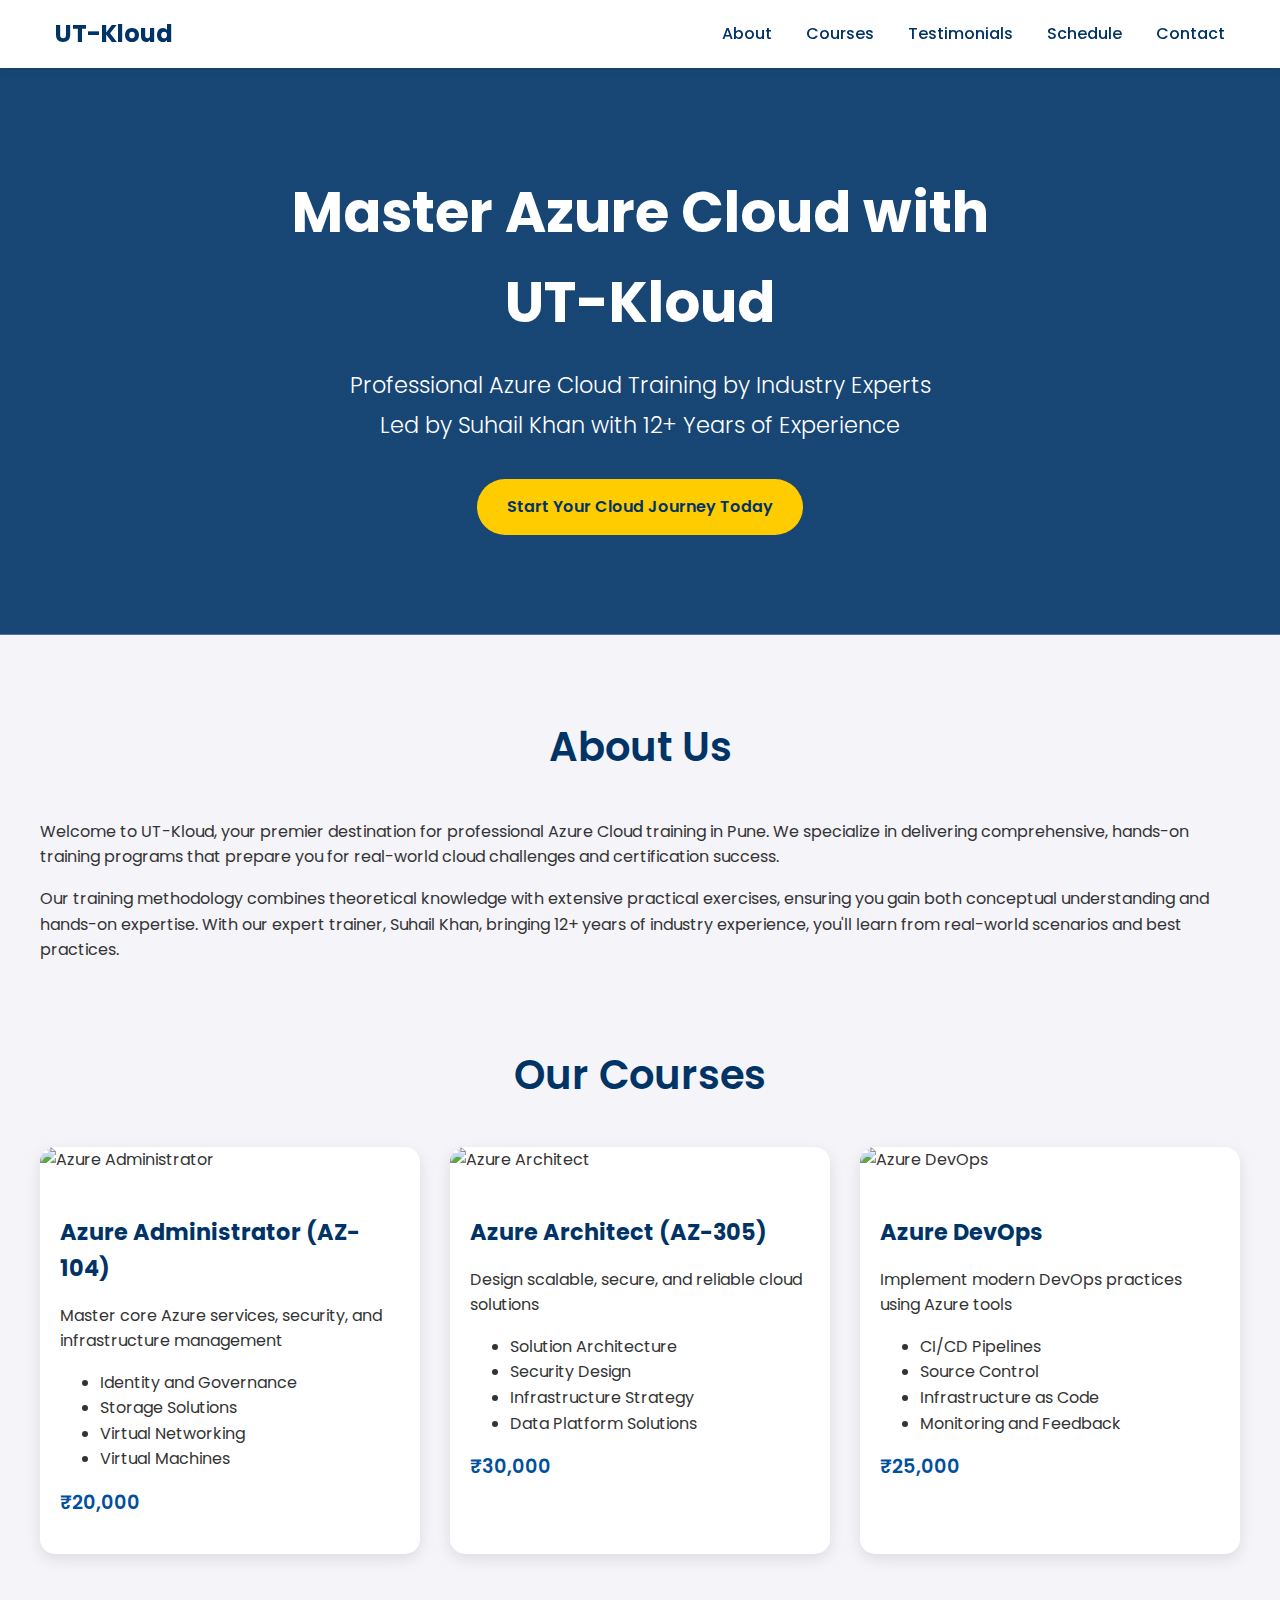
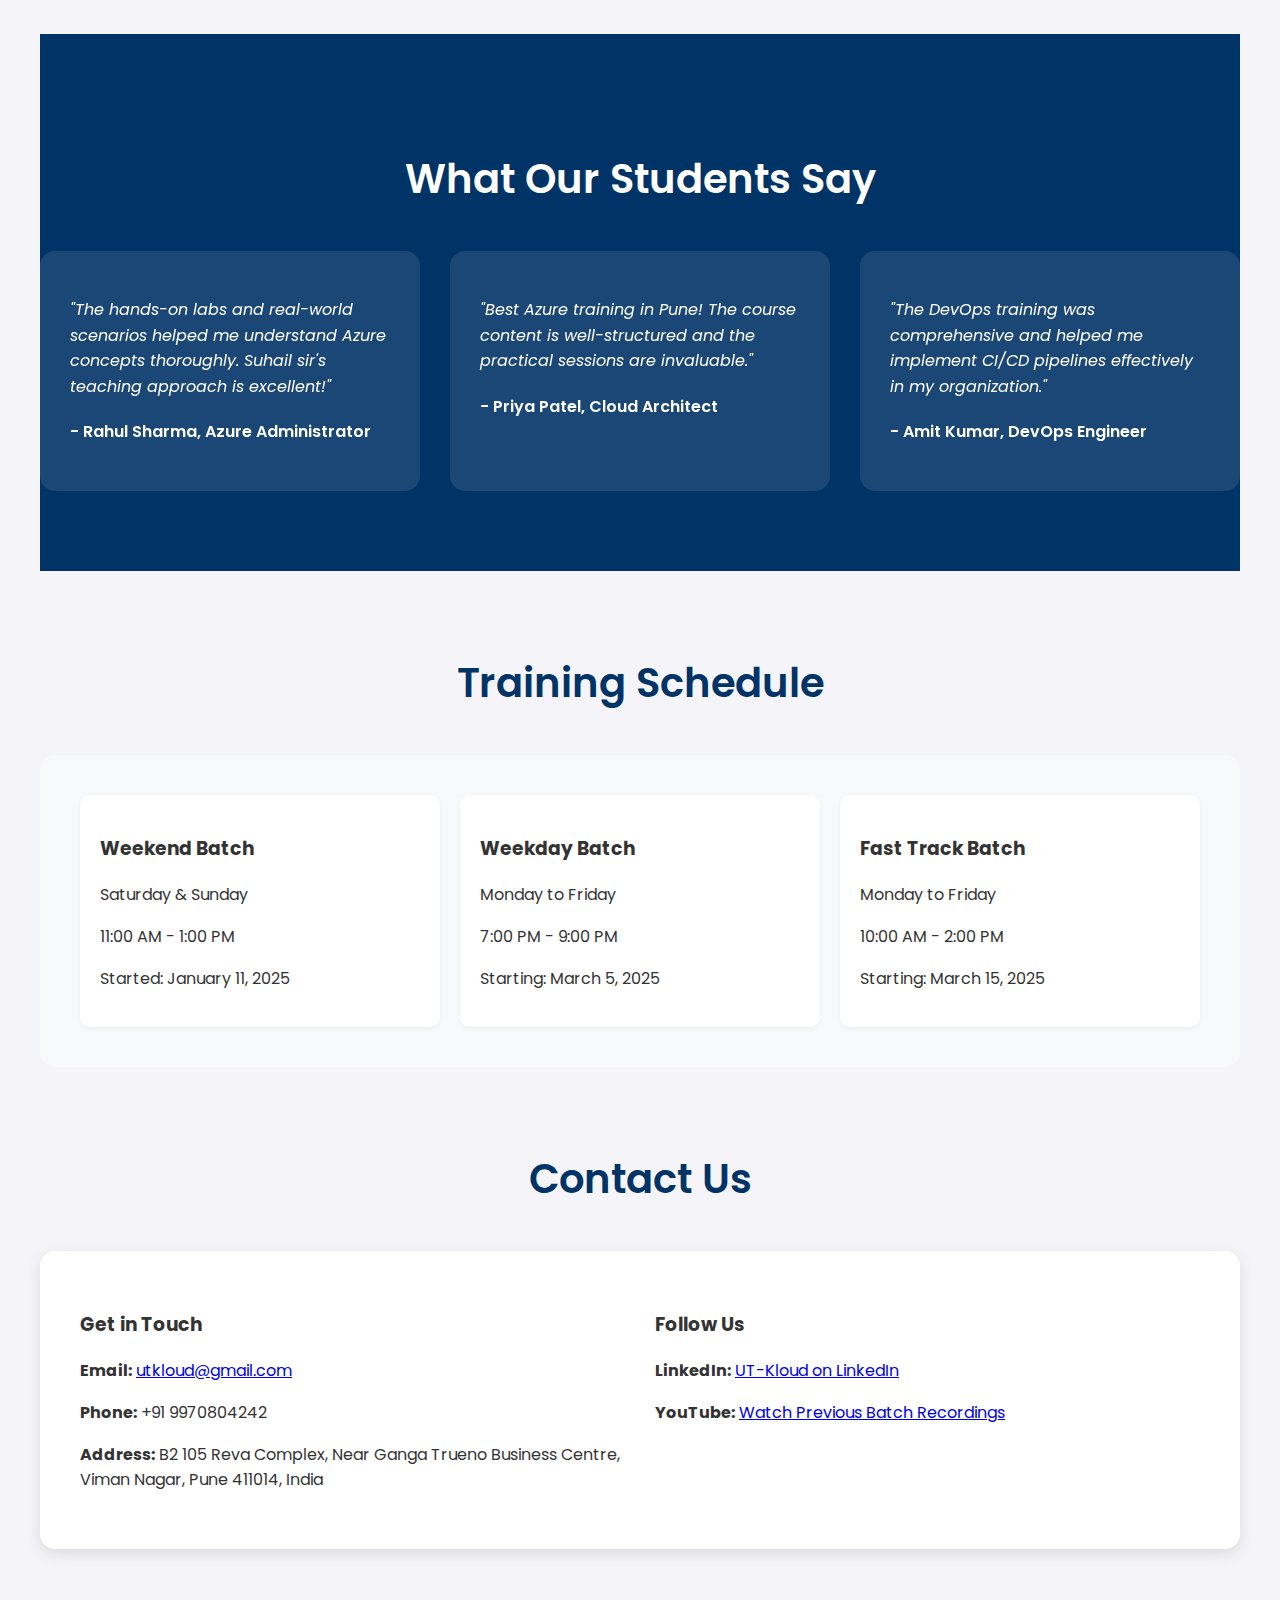
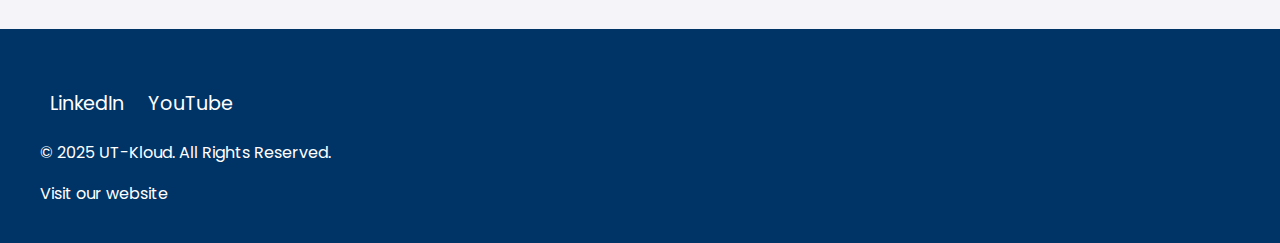
==== commit c8cae05d: "Update index.html" ====
--- a/index.html
+++ b/index.html
@@ -312,7 +312,7 @@
                             <li>Virtual Networking</li>
                             <li>Virtual Machines</li>
                         </ul>
-                        <div class="course-price">₹25,000</div>
+                        <div class="course-price">₹20,000</div>
                     </div>
                 </div>
 
@@ -342,7 +342,7 @@
                             <li>Infrastructure as Code</li>
                             <li>Monitoring and Feedback</li>
                         </ul>
-                        <div class="course-price">₹28,000</div>
+                        <div class="course-price">₹25,000</div>
                     </div>
                 </div>
             </div>
@@ -373,20 +373,20 @@
                     <div class="schedule-item">
                         <h3>Weekend Batch</h3>
                         <p>Saturday & Sunday</p>
-                        <p>9:00 AM - 1:00 PM</p>
-                        <p>Starting: February 10, 2025</p>
+                        <p>11:00 AM - 1:00 PM</p>
+                        <p>Started: January 11, 2025</p>
                     </div>
                     <div class="schedule-item">
                         <h3>Weekday Batch</h3>
                         <p>Monday to Friday</p>
                         <p>7:00 PM - 9:00 PM</p>
-                        <p>Starting: February 5, 2025</p>
+                        <p>Starting: March 5, 2025</p>
                     </div>
                     <div class="schedule-item">
                         <h3>Fast Track Batch</h3>
                         <p>Monday to Friday</p>
                         <p>10:00 AM - 2:00 PM</p>
-                        <p>Starting: February 15, 2025</p>
+                        <p>Starting: March 15, 2025</p>
                     </div>
                 </div>
             </div>
@@ -423,4 +423,4 @@
         </div>
     </footer>
 </body>
-</html>+</html>
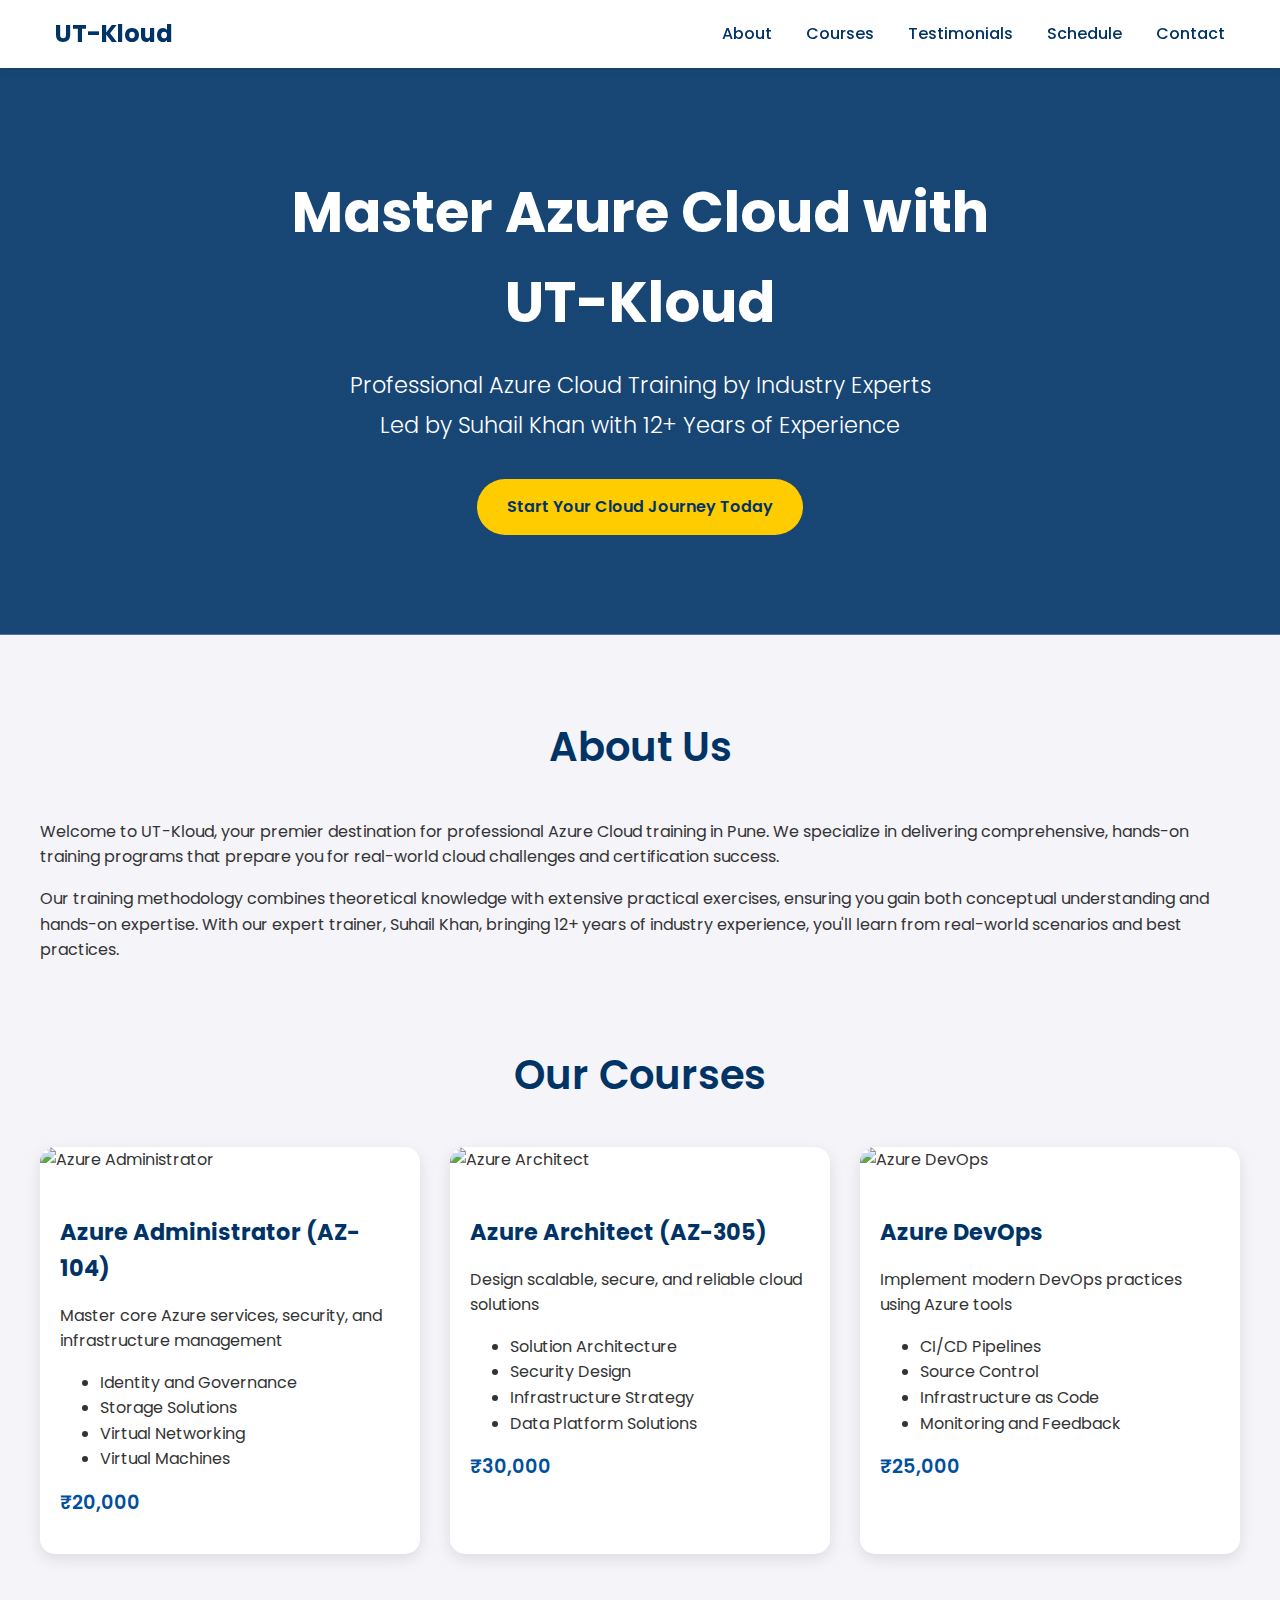
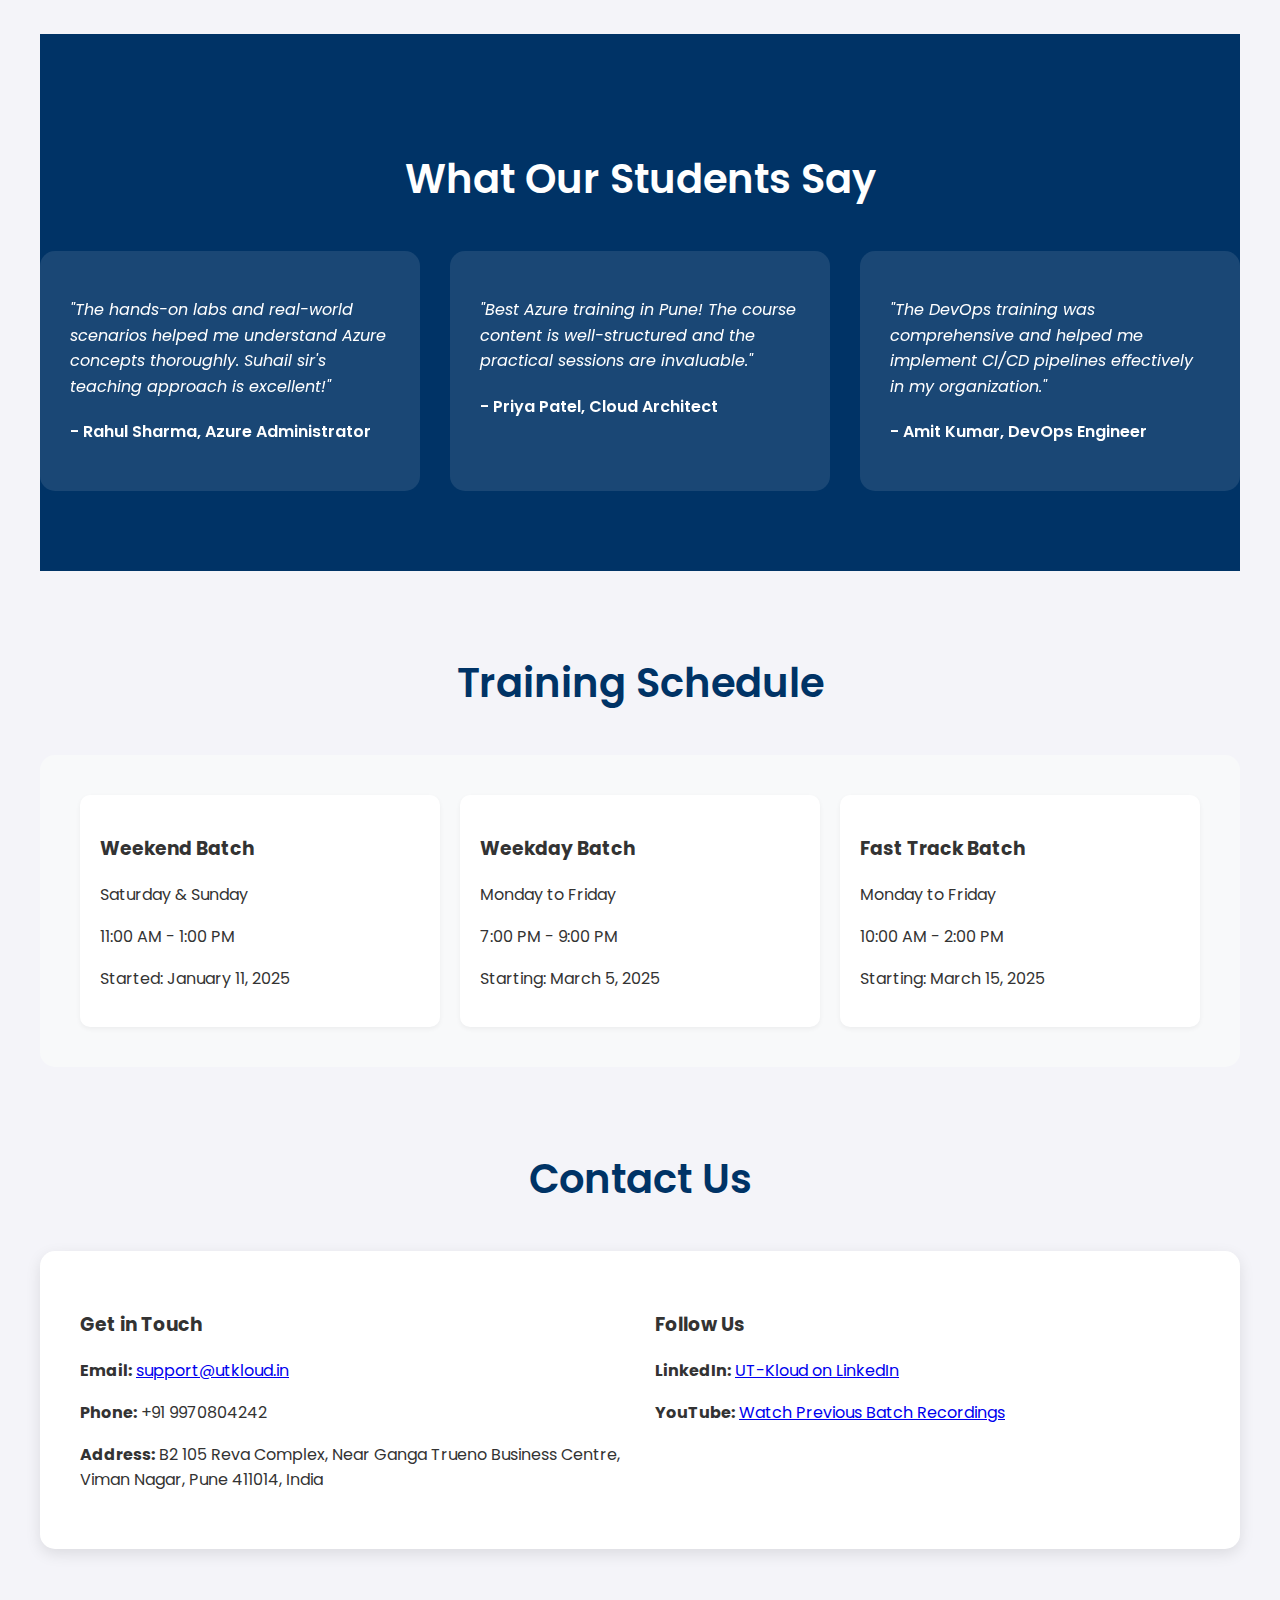
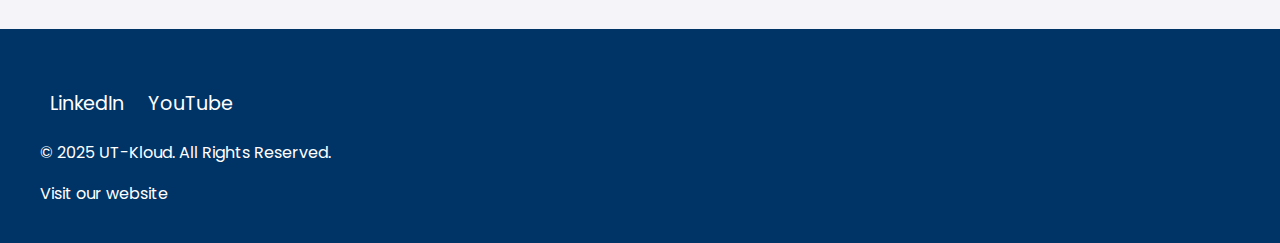
==== commit 7c37b4e2: "Update index.html" ====
--- a/index.html
+++ b/index.html
@@ -398,7 +398,7 @@
                 <div class="contact-grid">
                     <div>
                         <h3>Get in Touch</h3>
-                        <p><strong>Email:</strong> <a href="mailto:utkloud@gmail.com">utkloud@gmail.com</a></p>
+                        <p><strong>Email:</strong> <a href="mailto:support@utkloud.in">support@utkloud.in</a></p>
                         <p><strong>Phone:</strong> +91 9970804242</p>
                         <p><strong>Address:</strong> B2 105 Reva Complex, Near Ganga Trueno Business Centre, Viman Nagar, Pune 411014, India</p>
                     </div>
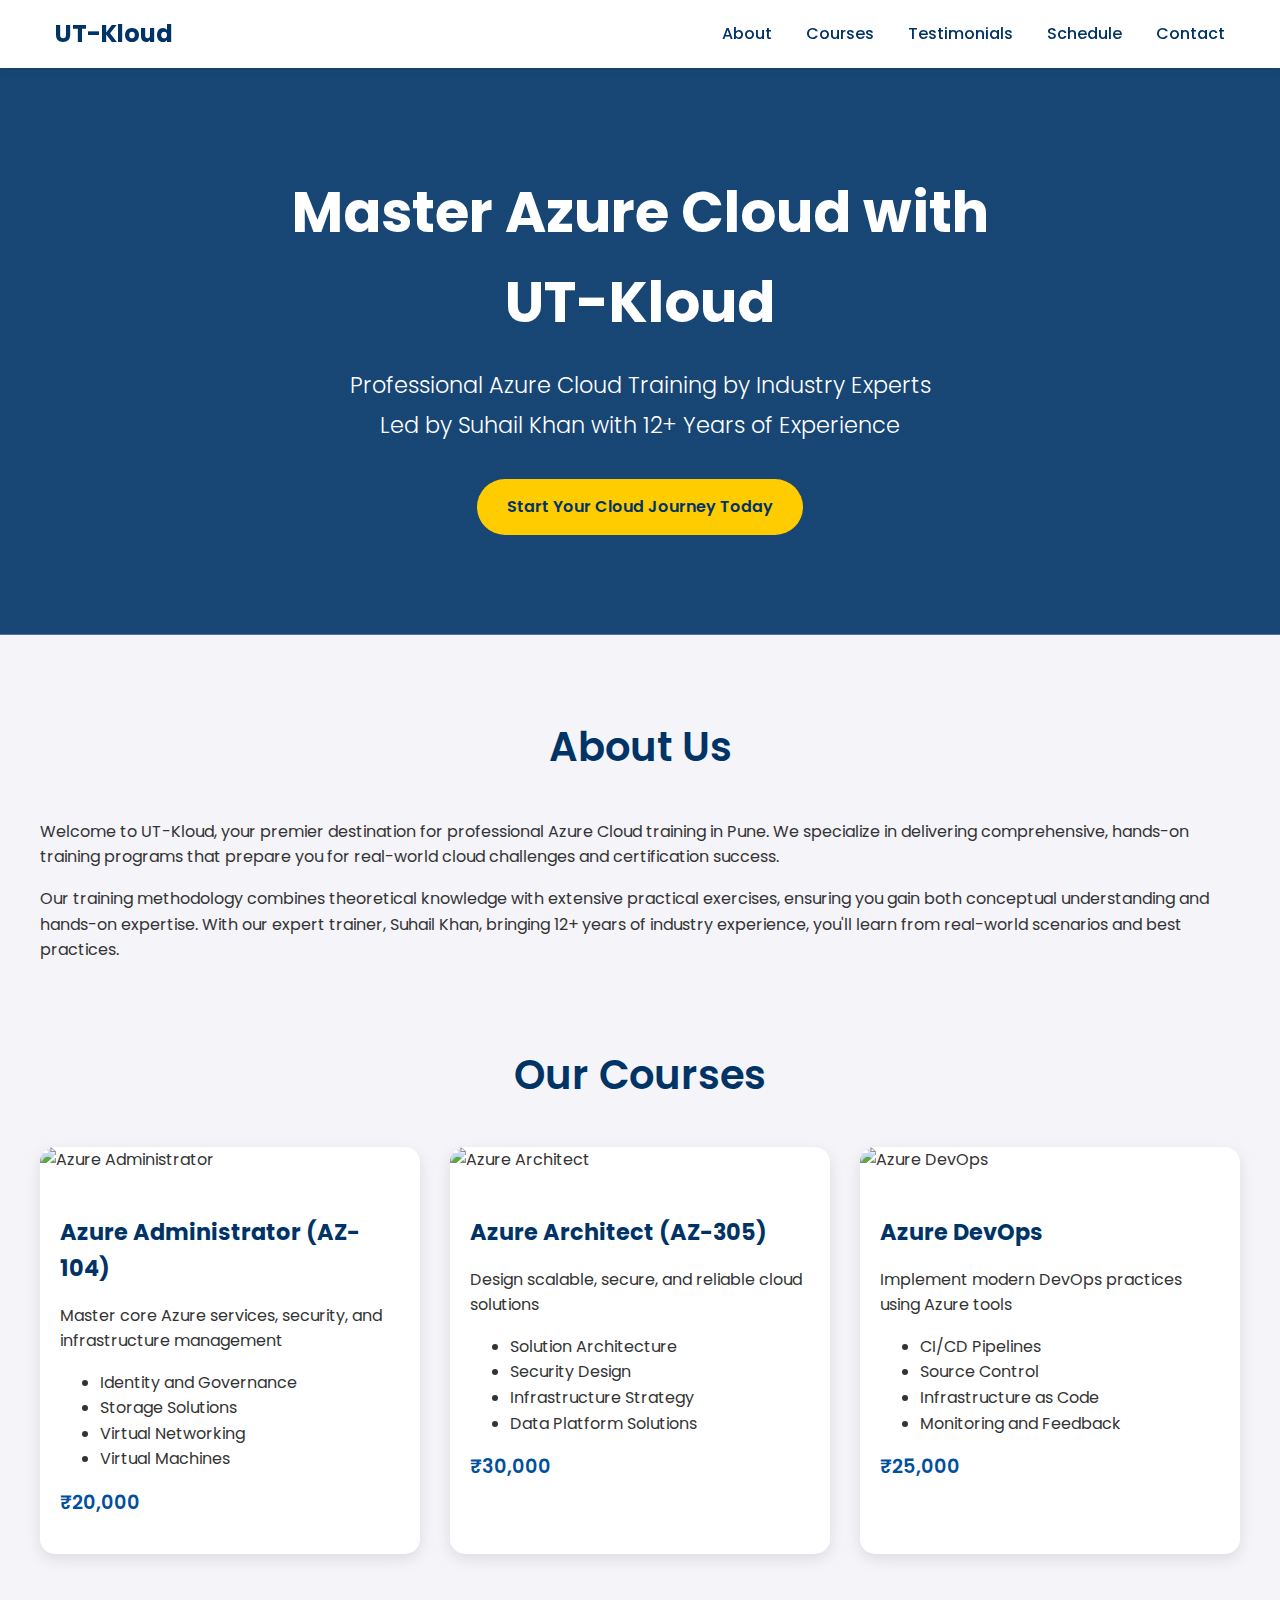
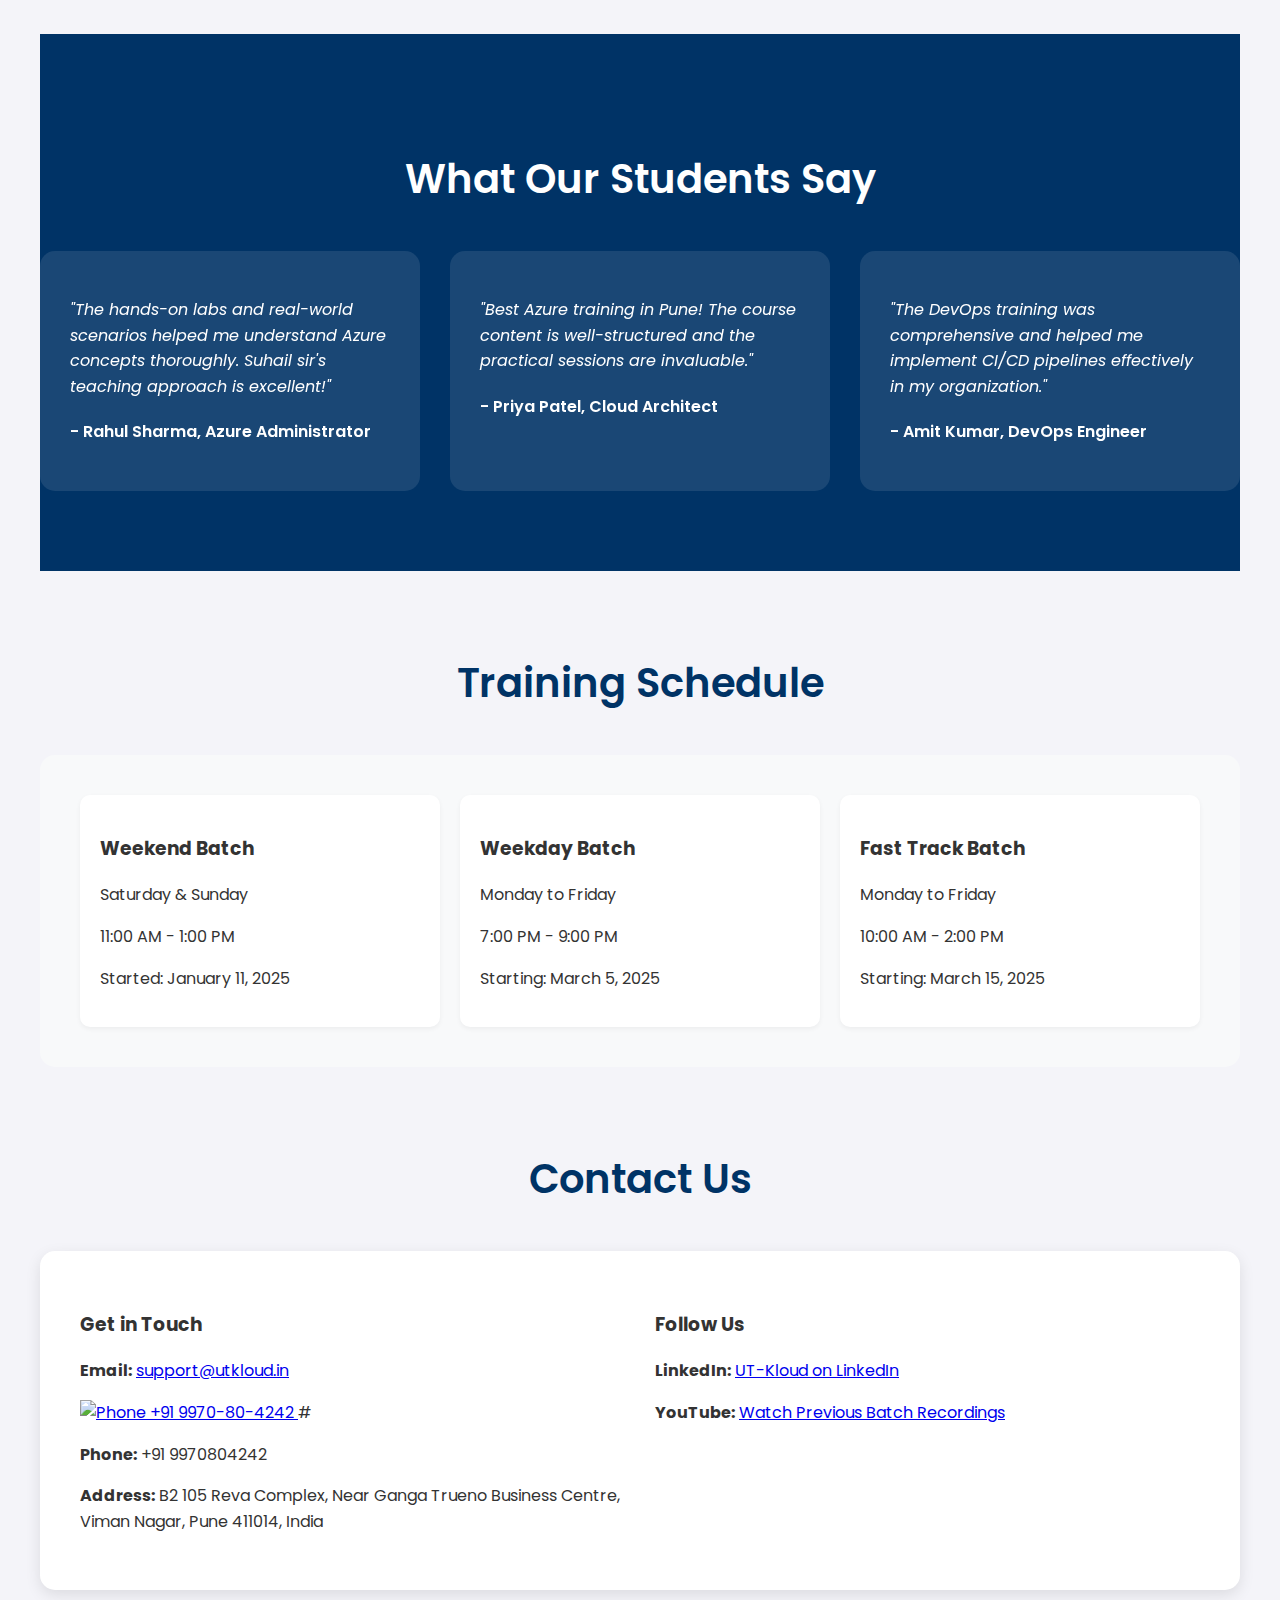
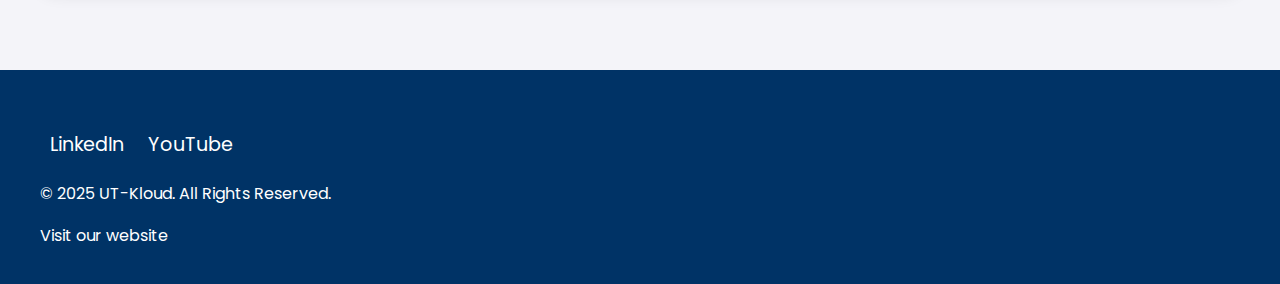
==== commit 6405e5ec: "Update index.html" ====
--- a/index.html
+++ b/index.html
@@ -399,12 +399,16 @@
                     <div>
                         <h3>Get in Touch</h3>
                         <p><strong>Email:</strong> <a href="mailto:support@utkloud.in">support@utkloud.in</a></p>
-                        <p><strong>Phone:</strong> +91 9970804242</p>
+                        <a href="https://wa.me/919970804242" class="contact-link" target="tel:+91 9970-80-4242">
+                                <img src="https://cdn-icons-png.flaticon.com/512/234/234378.png" alt="Phone">
+                                <span>+91 9970-80-4242</span>
+                            </a>
+                       # <p><strong>Phone:</strong> +91 9970804242</p>
                         <p><strong>Address:</strong> B2 105 Reva Complex, Near Ganga Trueno Business Centre, Viman Nagar, Pune 411014, India</p>
                     </div>
                     <div>
                         <h3>Follow Us</h3>
-                        <p><strong>LinkedIn:</strong> <a href="https://www.linkedin.com/company/ut-kloud/?viewAsMember=true" target="_blank">UT-Kloud on LinkedIn</a></p>
+                        <p><strong>LinkedIn:</strong> <a href="https://www.linkedin.com/company/ut-kloud/">UT-Kloud on LinkedIn</a></p>
                         <p><strong>YouTube:</strong> <a href="https://youtube.com/@ut-kloud7140?si=NJQgNH34nKF6GpZi" target="_blank">Watch Previous Batch Recordings</a></p>
                     </div>
                 </div>
